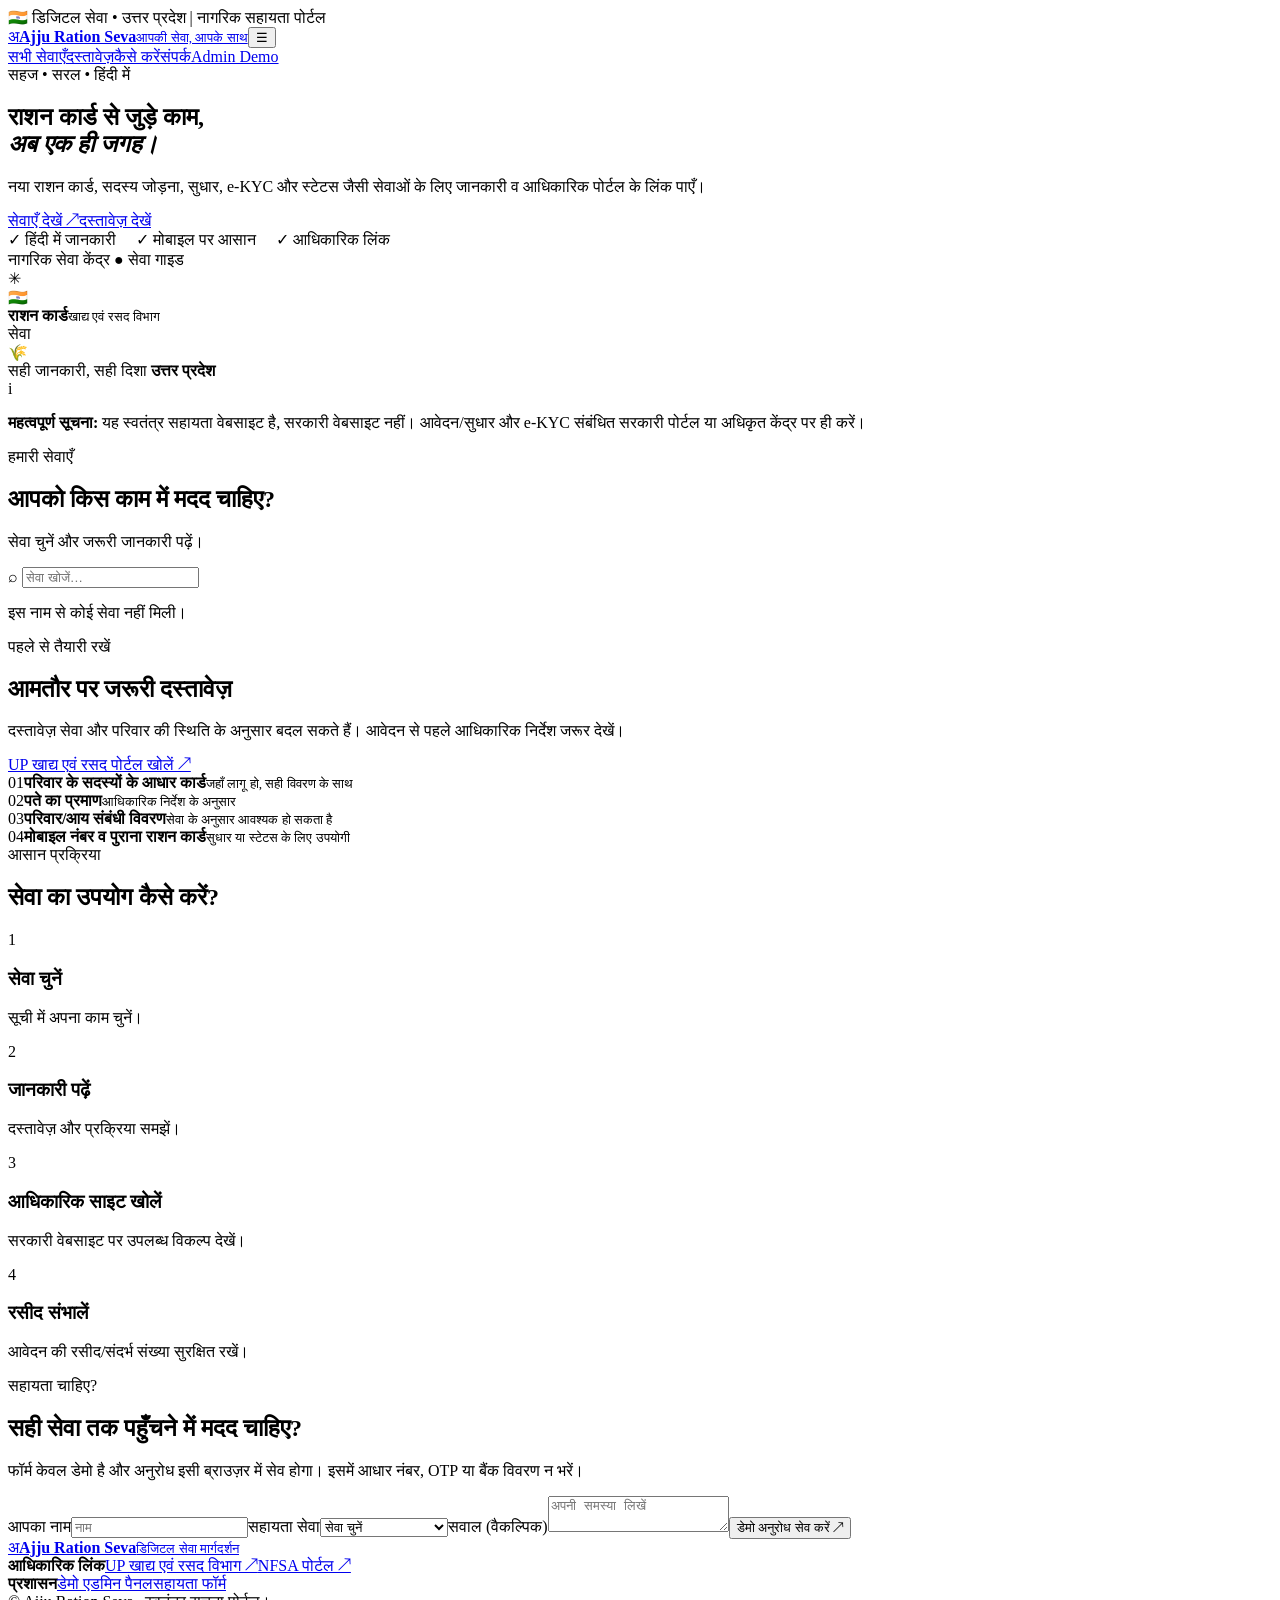
==== index.html @ e06428d2 "Add Ajju Ration Seva homepage" ====
<!doctype html>
<html lang="hi"><head><meta charset="utf-8"><meta name="viewport" content="width=device-width,initial-scale=1"><meta name="description" content="Ajju Ration Seva — उत्तर प्रदेश राशन कार्ड सेवाओं की जानकारी और आधिकारिक लिंक"><title>Ajju Ration Seva | राशन कार्ड सहायता</title><link rel="stylesheet" href="style.css"></head>
<body><div class="topbar">🇮🇳 डिजिटल सेवा • उत्तर प्रदेश | नागरिक सहायता पोर्टल</div>
<header class="header"><a class="brand" href="#"><span class="brand-icon">अ</span><span><b>Ajju Ration Seva</b><small>आपकी सेवा, आपके साथ</small></span></a><button class="menu-btn" id="menuBtn">☰</button><nav id="nav"><a href="#services">सभी सेवाएँ</a><a href="#documents">दस्तावेज़</a><a href="#steps">कैसे करें</a><a href="#contact">संपर्क</a><a href="admin.html">Admin Demo</a></nav></header>
<main><section class="hero"><div><span class="eyebrow">सहज • सरल • हिंदी में</span><h1>राशन कार्ड से जुड़े काम,<br><em>अब एक ही जगह।</em></h1><p>नया राशन कार्ड, सदस्य जोड़ना, सुधार, e-KYC और स्टेटस जैसी सेवाओं के लिए जानकारी व आधिकारिक पोर्टल के लिंक पाएँ।</p><div class="hero-actions"><a class="btn primary" href="#services">सेवाएँ देखें ↗</a><a class="btn ghost" href="#documents">दस्तावेज़ देखें</a></div><div class="trust-row">✓ हिंदी में जानकारी　 ✓ मोबाइल पर आसान　 ✓ आधिकारिक लिंक</div></div><div class="hero-card"><div class="card-top">नागरिक सेवा केंद्र <span class="live-dot">● सेवा गाइड</span></div><div class="ration-illustration"><div class="grain">✳</div><div class="ration-paper"><div class="paper-emblem">🇮🇳</div><b>राशन कार्ड</b><small>खाद्य एवं रसद विभाग</small><div class="paper-lines"><i></i><i></i><i></i></div><div class="paper-stamp">सेवा</div></div><div class="wheat">🌾</div></div><div class="hero-card-foot">सही जानकारी, सही दिशा <b>उत्तर प्रदेश</b></div></div></section>
<section class="notice"><span class="notice-icon">i</span><p><b>महत्वपूर्ण सूचना:</b> यह स्वतंत्र सहायता वेबसाइट है, सरकारी वेबसाइट नहीं। आवेदन/सुधार और e-KYC संबंधित सरकारी पोर्टल या अधिकृत केंद्र पर ही करें।</p></section>
<section class="section" id="services"><div class="section-head"><div><span class="eyebrow">हमारी सेवाएँ</span><h2>आपको किस काम में मदद चाहिए?</h2><p>सेवा चुनें और जरूरी जानकारी पढ़ें।</p></div><label class="search">⌕ <input id="serviceSearch" type="search" placeholder="सेवा खोजें…"></label></div><div class="service-grid" id="serviceGrid"></div><p class="empty hidden" id="empty">इस नाम से कोई सेवा नहीं मिली।</p></section>
<section class="split-section" id="documents"><div><span class="eyebrow">पहले से तैयारी रखें</span><h2>आमतौर पर जरूरी दस्तावेज़</h2><p>दस्तावेज़ सेवा और परिवार की स्थिति के अनुसार बदल सकते हैं। आवेदन से पहले आधिकारिक निर्देश जरूर देखें।</p><a class="text-link" href="https://fcs.up.gov.in/" target="_blank" rel="noopener">UP खाद्य एवं रसद पोर्टल खोलें ↗</a></div><div class="doc-list"><div><span>01</span><b>परिवार के सदस्यों के आधार कार्ड</b><small>जहाँ लागू हो, सही विवरण के साथ</small></div><div><span>02</span><b>पते का प्रमाण</b><small>आधिकारिक निर्देश के अनुसार</small></div><div><span>03</span><b>परिवार/आय संबंधी विवरण</b><small>सेवा के अनुसार आवश्यक हो सकता है</small></div><div><span>04</span><b>मोबाइल नंबर व पुराना राशन कार्ड</b><small>सुधार या स्टेटस के लिए उपयोगी</small></div></div></section>
<section class="steps-section" id="steps"><span class="eyebrow">आसान प्रक्रिया</span><h2>सेवा का उपयोग कैसे करें?</h2><div class="steps-grid"><div><span>1</span><h3>सेवा चुनें</h3><p>सूची में अपना काम चुनें।</p></div><div><span>2</span><h3>जानकारी पढ़ें</h3><p>दस्तावेज़ और प्रक्रिया समझें।</p></div><div><span>3</span><h3>आधिकारिक साइट खोलें</h3><p>सरकारी वेबसाइट पर उपलब्ध विकल्प देखें।</p></div><div><span>4</span><h3>रसीद संभालें</h3><p>आवेदन की रसीद/संदर्भ संख्या सुरक्षित रखें।</p></div></div></section>
<section class="help-banner" id="contact"><div><span class="eyebrow">सहायता चाहिए?</span><h2>सही सेवा तक पहुँचने में मदद चाहिए?</h2><p>फॉर्म केवल डेमो है और अनुरोध इसी ब्राउज़र में सेव होगा। इसमें आधार नंबर, OTP या बैंक विवरण न भरें।</p></div><form id="helpForm"><label>आपका नाम<input name="name" required maxlength="60" placeholder="नाम"></label><label>सहायता सेवा<select name="service" required><option value="">सेवा चुनें</option><option>नया राशन कार्ड</option><option>नाम जोड़ना/हटाना</option><option>राशन कार्ड सुधार</option><option>e-KYC / आधार लिंक</option><option>स्टेटस / डाउनलोड</option><option>अन्य</option></select></label><label>सवाल (वैकल्पिक)<textarea name="message" rows="2" maxlength="300" placeholder="अपनी समस्या लिखें"></textarea></label><button class="btn primary" type="submit">डेमो अनुरोध सेव करें ↗</button><small id="formMsg" role="status"></small></form></section></main>
<footer><div class="footer-main"><a class="brand" href="#"><span class="brand-icon">अ</span><span><b>Ajju Ration Seva</b><small>डिजिटल सेवा मार्गदर्शन</small></span></a><div><b>आधिकारिक लिंक</b><a href="https://fcs.up.gov.in/" target="_blank" rel="noopener">UP खाद्य एवं रसद विभाग ↗</a><a href="https://nfsa.gov.in/" target="_blank" rel="noopener">NFSA पोर्टल ↗</a></div><div><b>प्रशासन</b><a href="admin.html">डेमो एडमिन पैनल</a><a href="#contact">सहायता फॉर्म</a></div></div><div class="footer-bottom">© <span id="year"></span> Ajju Ration Seva · स्वतंत्र सूचना पोर्टल।</div></footer><script src="script.js"></script></body></html>
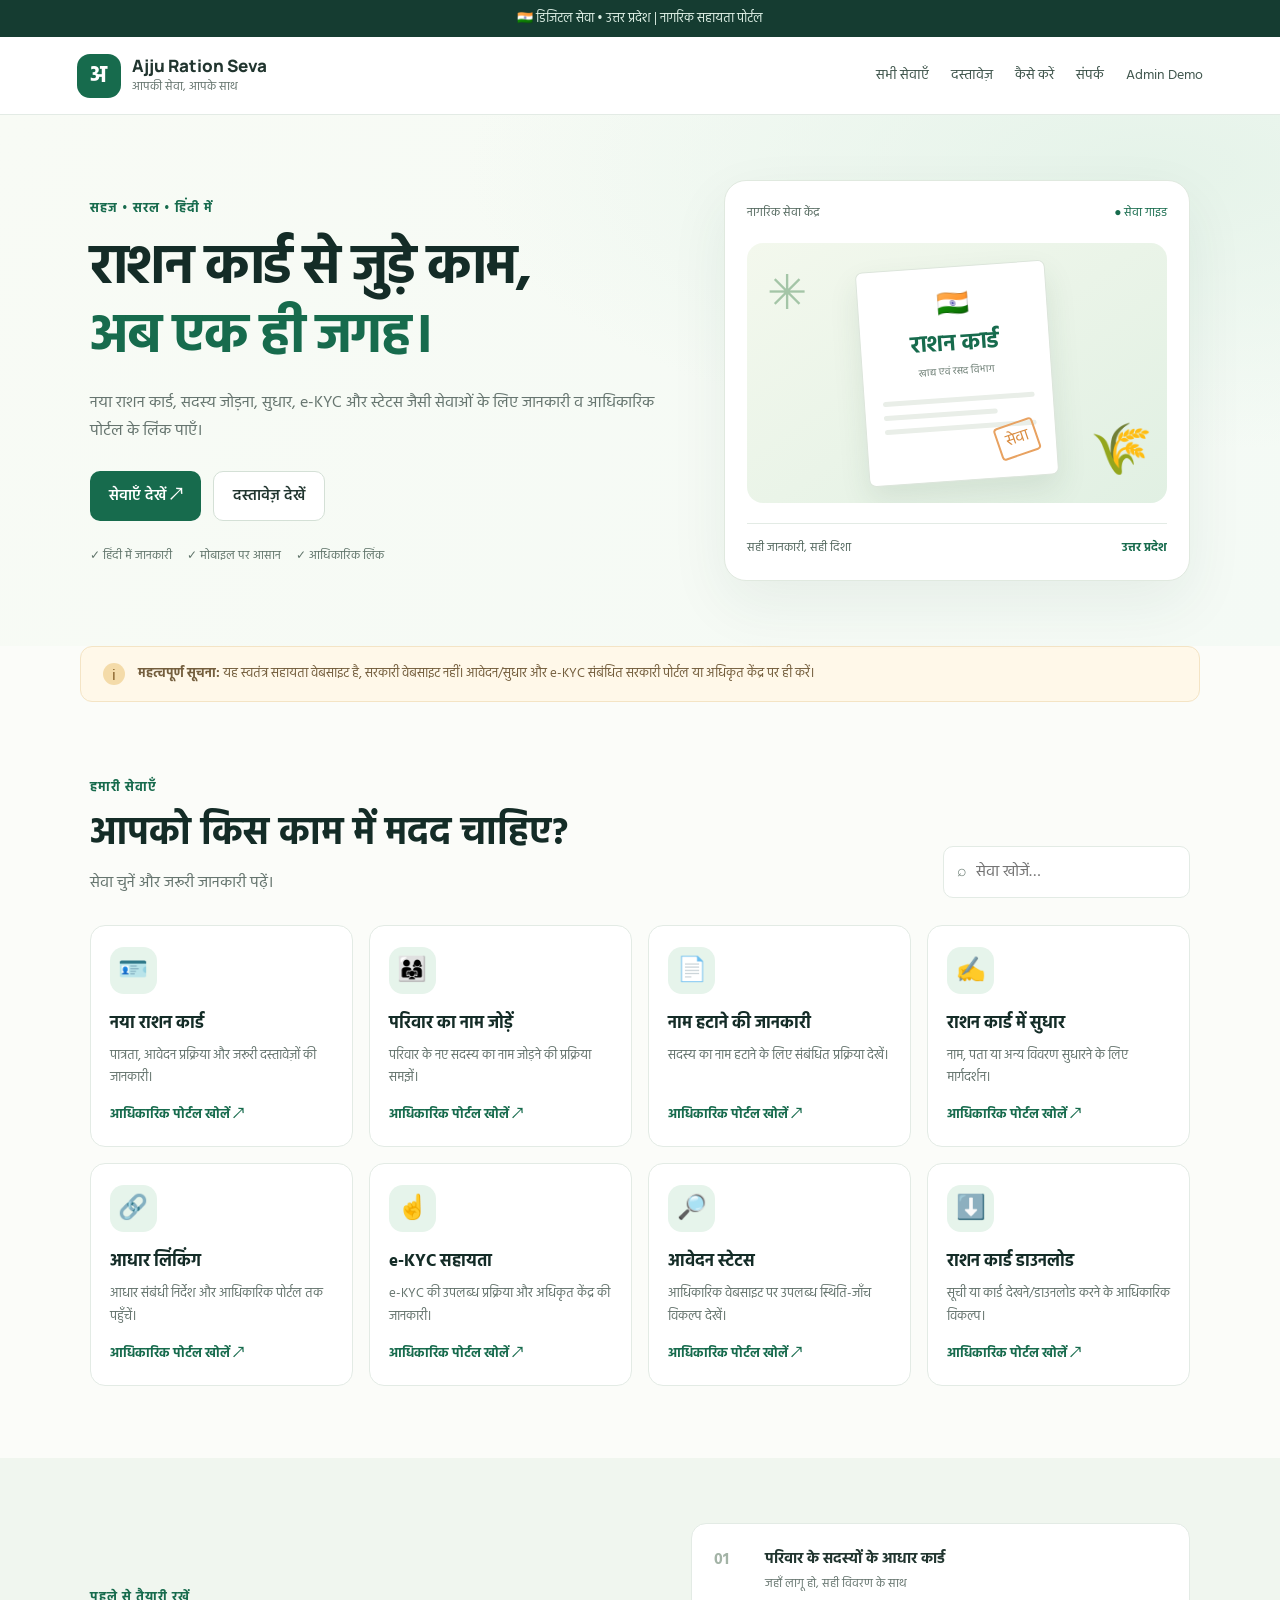
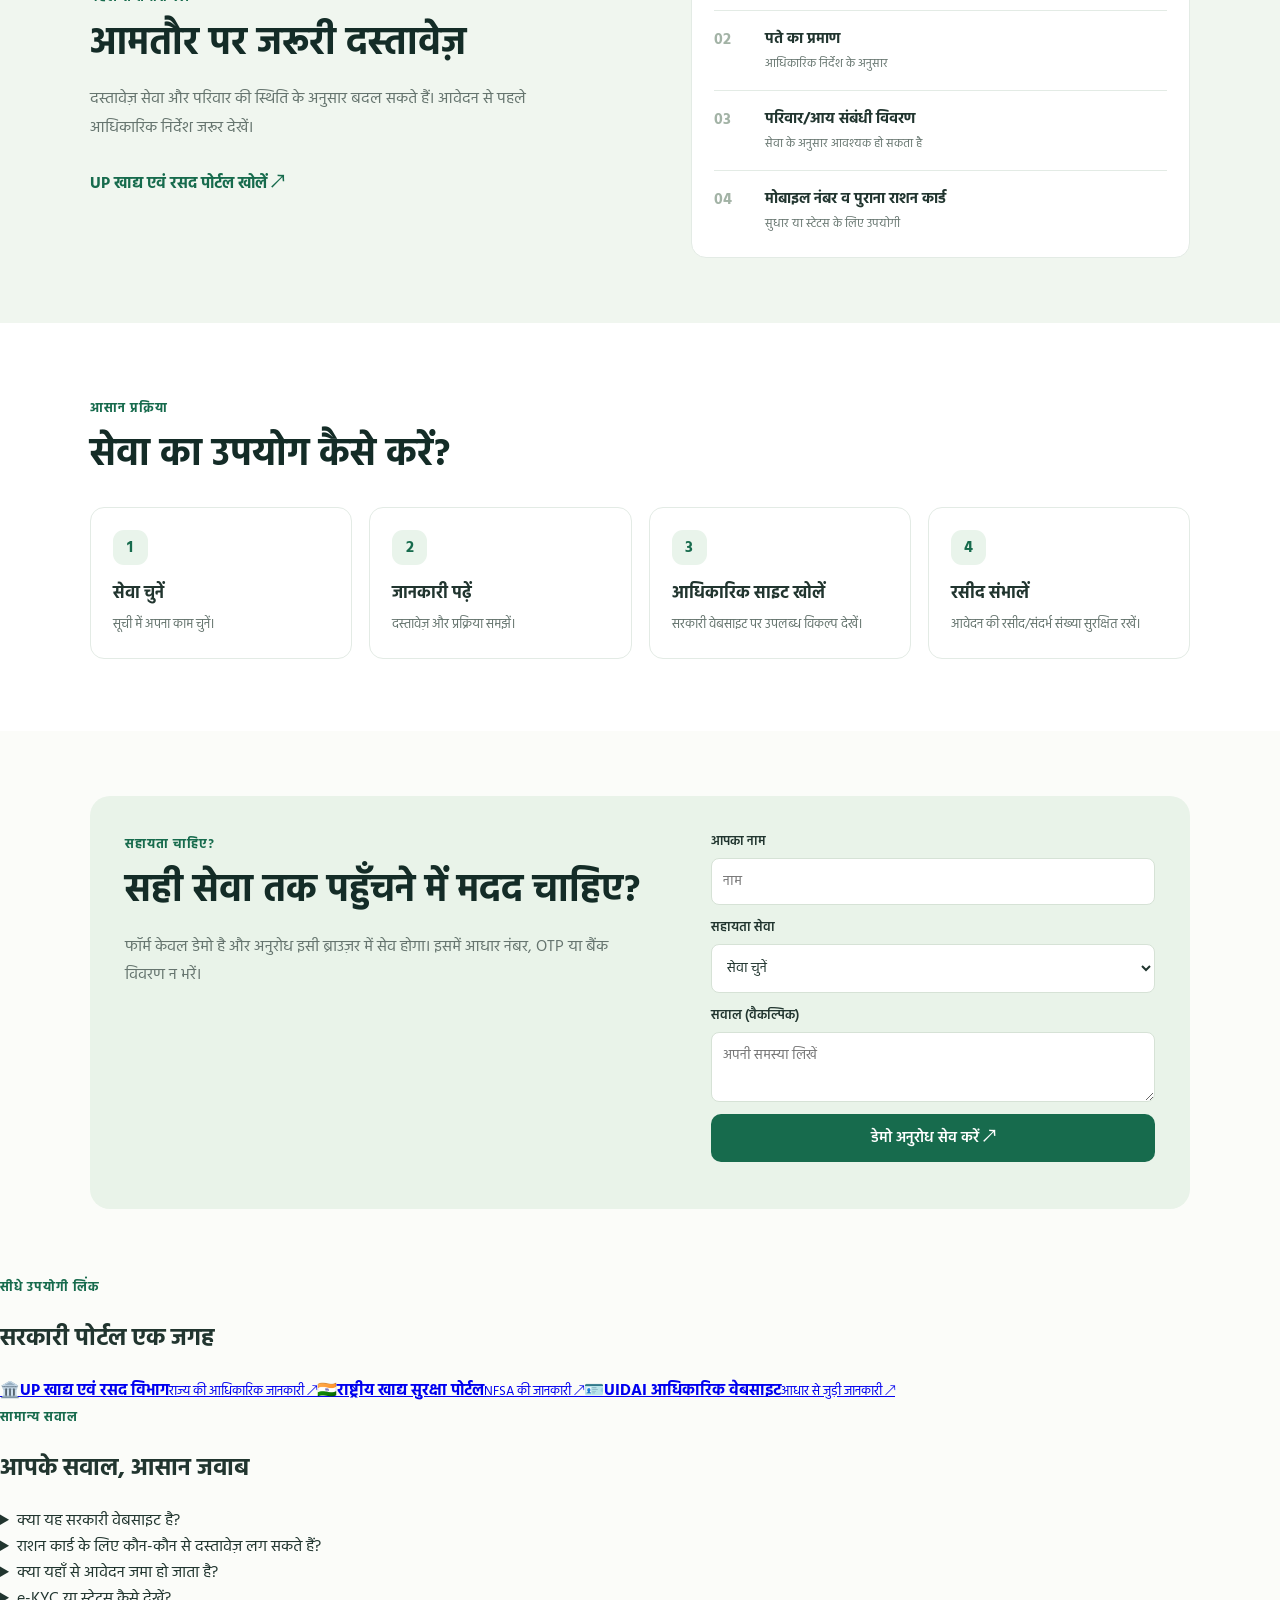
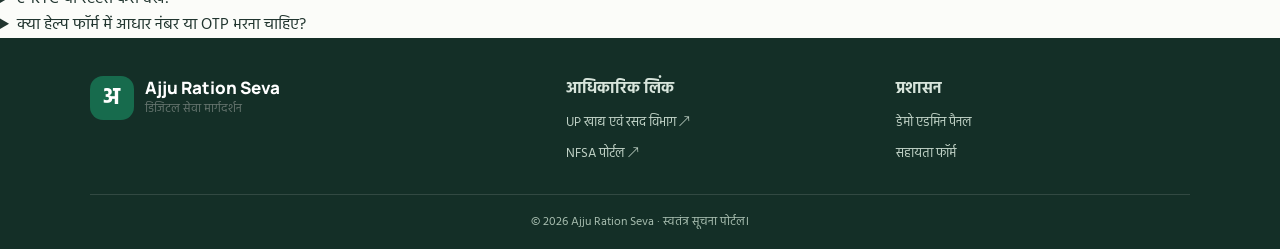
==== commit 83a0f55e: "Add official portal shortcuts and FAQ section" ====
--- a/index.html
+++ b/index.html
@@ -7,5 +7,6 @@
 <section class="section" id="services"><div class="section-head"><div><span class="eyebrow">हमारी सेवाएँ</span><h2>आपको किस काम में मदद चाहिए?</h2><p>सेवा चुनें और जरूरी जानकारी पढ़ें।</p></div><label class="search">⌕ <input id="serviceSearch" type="search" placeholder="सेवा खोजें…"></label></div><div class="service-grid" id="serviceGrid"></div><p class="empty hidden" id="empty">इस नाम से कोई सेवा नहीं मिली।</p></section>
 <section class="split-section" id="documents"><div><span class="eyebrow">पहले से तैयारी रखें</span><h2>आमतौर पर जरूरी दस्तावेज़</h2><p>दस्तावेज़ सेवा और परिवार की स्थिति के अनुसार बदल सकते हैं। आवेदन से पहले आधिकारिक निर्देश जरूर देखें।</p><a class="text-link" href="https://fcs.up.gov.in/" target="_blank" rel="noopener">UP खाद्य एवं रसद पोर्टल खोलें ↗</a></div><div class="doc-list"><div><span>01</span><b>परिवार के सदस्यों के आधार कार्ड</b><small>जहाँ लागू हो, सही विवरण के साथ</small></div><div><span>02</span><b>पते का प्रमाण</b><small>आधिकारिक निर्देश के अनुसार</small></div><div><span>03</span><b>परिवार/आय संबंधी विवरण</b><small>सेवा के अनुसार आवश्यक हो सकता है</small></div><div><span>04</span><b>मोबाइल नंबर व पुराना राशन कार्ड</b><small>सुधार या स्टेटस के लिए उपयोगी</small></div></div></section>
 <section class="steps-section" id="steps"><span class="eyebrow">आसान प्रक्रिया</span><h2>सेवा का उपयोग कैसे करें?</h2><div class="steps-grid"><div><span>1</span><h3>सेवा चुनें</h3><p>सूची में अपना काम चुनें।</p></div><div><span>2</span><h3>जानकारी पढ़ें</h3><p>दस्तावेज़ और प्रक्रिया समझें।</p></div><div><span>3</span><h3>आधिकारिक साइट खोलें</h3><p>सरकारी वेबसाइट पर उपलब्ध विकल्प देखें।</p></div><div><span>4</span><h3>रसीद संभालें</h3><p>आवेदन की रसीद/संदर्भ संख्या सुरक्षित रखें।</p></div></div></section>
-<section class="help-banner" id="contact"><div><span class="eyebrow">सहायता चाहिए?</span><h2>सही सेवा तक पहुँचने में मदद चाहिए?</h2><p>फॉर्म केवल डेमो है और अनुरोध इसी ब्राउज़र में सेव होगा। इसमें आधार नंबर, OTP या बैंक विवरण न भरें।</p></div><form id="helpForm"><label>आपका नाम<input name="name" required maxlength="60" placeholder="नाम"></label><label>सहायता सेवा<select name="service" required><option value="">सेवा चुनें</option><option>नया राशन कार्ड</option><option>नाम जोड़ना/हटाना</option><option>राशन कार्ड सुधार</option><option>e-KYC / आधार लिंक</option><option>स्टेटस / डाउनलोड</option><option>अन्य</option></select></label><label>सवाल (वैकल्पिक)<textarea name="message" rows="2" maxlength="300" placeholder="अपनी समस्या लिखें"></textarea></label><button class="btn primary" type="submit">डेमो अनुरोध सेव करें ↗</button><small id="formMsg" role="status"></small></form></section></main>
+<section class="help-banner" id="contact"><div><span class="eyebrow">सहायता चाहिए?</span><h2>सही सेवा तक पहुँचने में मदद चाहिए?</h2><p>फॉर्म केवल डेमो है और अनुरोध इसी ब्राउज़र में सेव होगा। इसमें आधार नंबर, OTP या बैंक विवरण न भरें।</p></div><form id="helpForm"><label>आपका नाम<input name="name" required maxlength="60" placeholder="नाम"></label><label>सहायता सेवा<select name="service" required><option value="">सेवा चुनें</option><option>नया राशन कार्ड</option><option>नाम जोड़ना/हटाना</option><option>राशन कार्ड सुधार</option><option>e-KYC / आधार लिंक</option><option>स्टेटस / डाउनलोड</option><option>अन्य</option></select></label><label>सवाल (वैकल्पिक)<textarea name="message" rows="2" maxlength="300" placeholder="अपनी समस्या लिखें"></textarea></label><button class="btn primary" type="submit">डेमो अनुरोध सेव करें ↗</button><small id="formMsg" role="status"></small></form></section><section class="quick-links"><span class="eyebrow">सीधे उपयोगी लिंक</span><h2>सरकारी पोर्टल एक जगह</h2><div class="quick-grid"><a href="https://fcs.up.gov.in/" target="_blank" rel="noopener"><span>🏛️</span><b>UP खाद्य एवं रसद विभाग</b><small>राज्य की आधिकारिक जानकारी ↗</small></a><a href="https://nfsa.gov.in/" target="_blank" rel="noopener"><span>🇮🇳</span><b>राष्ट्रीय खाद्य सुरक्षा पोर्टल</b><small>NFSA की जानकारी ↗</small></a><a href="https://www.uidai.gov.in/" target="_blank" rel="noopener"><span>🪪</span><b>UIDAI आधिकारिक वेबसाइट</b><small>आधार से जुड़ी जानकारी ↗</small></a></div></section>
+<section class="faq-section" id="faq"><span class="eyebrow">सामान्य सवाल</span><h2>आपके सवाल, आसान जवाब</h2><details><summary>क्या यह सरकारी वेबसाइट है?</summary><p>नहीं। यह स्वतंत्र सूचना और मार्गदर्शन वेबसाइट है। सरकारी आवेदन के लिए संबंधित आधिकारिक पोर्टल या अधिकृत केंद्र का उपयोग करें।</p></details><details><summary>राशन कार्ड के लिए कौन-कौन से दस्तावेज़ लग सकते हैं?</summary><p>दस्तावेज़ सेवा और पात्रता के अनुसार अलग हो सकते हैं। आधार, पते और परिवार से संबंधित दस्तावेज़ मांगे जा सकते हैं। अंतिम सूची आधिकारिक निर्देश से जाँचें।</p></details><details><summary>क्या यहाँ से आवेदन जमा हो जाता है?</summary><p>नहीं। यहाँ दी गई जानकारी आपको सही पोर्टल तक पहुँचने में मदद करती है। आवेदन संबंधित सरकारी व्यवस्था में ही जमा करें।</p></details><details><summary>e-KYC या स्टेटस कैसे देखें?</summary><p>UP खाद्य एवं रसद विभाग या NFSA की आधिकारिक वेबसाइट खोलें और वहाँ उपलब्ध नवीनतम निर्देशों का पालन करें। विकल्प बदल सकते हैं।</p></details><details><summary>क्या हेल्प फॉर्म में आधार नंबर या OTP भरना चाहिए?</summary><p>नहीं। इस वेबसाइट के डेमो फॉर्म में आधार नंबर, OTP, पासवर्ड या बैंक विवरण कभी न भरें।</p></details></section></main>
 <footer><div class="footer-main"><a class="brand" href="#"><span class="brand-icon">अ</span><span><b>Ajju Ration Seva</b><small>डिजिटल सेवा मार्गदर्शन</small></span></a><div><b>आधिकारिक लिंक</b><a href="https://fcs.up.gov.in/" target="_blank" rel="noopener">UP खाद्य एवं रसद विभाग ↗</a><a href="https://nfsa.gov.in/" target="_blank" rel="noopener">NFSA पोर्टल ↗</a></div><div><b>प्रशासन</b><a href="admin.html">डेमो एडमिन पैनल</a><a href="#contact">सहायता फॉर्म</a></div></div><div class="footer-bottom">© <span id="year"></span> Ajju Ration Seva · स्वतंत्र सूचना पोर्टल।</div></footer><script src="script.js"></script></body></html>
--- a/style.css
+++ b/style.css
@@ -0,0 +1 @@
+@import url('https://fonts.googleapis.com/css2?family=Hind:wght@400;500;600;700&family=Manrope:wght@400;600;700;800&display=swap');:root{--navy:#142c27;--green:#176b4d;--pale:#e6f4eb;--ink:#21352f;--muted:#66756f;--line:#e3ebe5;--paper:#fbfcf9}*{box-sizing:border-box}html{scroll-behavior:smooth}body{margin:0;background:var(--paper);color:var(--ink);font-family:Hind,sans-serif;font-size:16px}.topbar{background:#153c31;color:#dceee4;text-align:center;padding:8px;font-size:13px}.header{height:78px;display:flex;align-items:center;justify-content:space-between;padding:0 6vw;background:white;border-bottom:1px solid var(--line);position:sticky;top:0;z-index:5}.brand{display:flex;gap:11px;align-items:center;text-decoration:none;color:var(--ink)}.brand-icon{width:44px;height:44px;display:grid;place-items:center;border-radius:13px;background:var(--green);color:white;font-size:24px;font-weight:700}.brand b{font:800 17px Manrope,sans-serif;display:block}.brand small{display:block;color:var(--muted);font-size:12px}.header nav{display:flex;gap:22px}.header nav a{font-size:14px;text-decoration:none;color:#40564d}.header nav a:hover,.text-link{color:var(--green)}.menu-btn{display:none}.hero{padding:65px 7vw;display:grid;grid-template-columns:1.1fr .9fr;align-items:center;gap:5vw;background:radial-gradient(ellipse at 90% 10%,#e5f3e9,transparent 42%),linear-gradient(120deg,#f8fbf5,#f4faf5)}.eyebrow{color:var(--green);font-size:13px;font-weight:700;letter-spacing:1px}.hero h1{font-size:clamp(36px,4.3vw,58px);line-height:1.25;letter-spacing:-1.5px;color:var(--navy);margin:14px 0}.hero h1 em{font-style:normal;color:var(--green)}.hero p,.section-head p,.split-section p,.help-banner p{color:var(--muted);line-height:1.8;max-width:590px}.hero-actions{display:flex;gap:12px;flex-wrap:wrap;margin:25px 0}.btn{display:inline-flex;align-items:center;justify-content:center;border:0;border-radius:10px;padding:12px 19px;font:600 15px Hind,sans-serif;text-decoration:none;cursor:pointer}.primary{background:var(--green);color:white}.primary:hover{background:#10573d}.ghost{border:1px solid #d4e0d6;background:white;color:var(--ink)}.trust-row{font-size:12px;color:#60746a}.hero-card{background:white;border:1px solid #e0e9df;border-radius:22px;padding:22px;box-shadow:0 22px 60px #21473512;max-width:470px;width:100%;justify-self:center}.card-top,.hero-card-foot{display:flex;justify-content:space-between;font-size:12px;color:#52675d}.live-dot,.hero-card-foot b{color:var(--green)}.ration-illustration{height:260px;background:linear-gradient(145deg,#f3f8ed,#e1f0e3);border-radius:16px;margin:20px 0;display:flex;align-items:center;justify-content:center;position:relative;overflow:hidden}.ration-paper{width:190px;height:215px;background:white;border:1px solid #dce5db;box-shadow:0 14px 30px #294b301a;border-radius:7px;transform:rotate(-4deg);display:flex;align-items:center;flex-direction:column;padding:18px}.paper-emblem{font-size:26px}.ration-paper>b{font-size:23px;color:var(--green)}.ration-paper small{font-size:10px;color:#64766c}.paper-lines{width:100%;margin-top:18px;display:grid;gap:9px}.paper-lines i{height:5px;background:#e9eee8;border-radius:6px}.paper-lines i:nth-child(2){width:75%}.paper-stamp{position:absolute;bottom:20px;right:18px;border:2px solid #e8a261;color:#d98b3e;padding:2px 7px;transform:rotate(-15deg);border-radius:4px}.grain{position:absolute;top:15px;left:20px;font-size:48px;color:#a4c5a7}.wheat{position:absolute;right:15px;bottom:10px;font-size:50px}.hero-card-foot{border-top:1px solid var(--line);padding-top:14px}.notice{margin:0 auto;max-width:1120px;padding:16px 22px;display:flex;gap:13px;background:#fff8e9;border:1px solid #f4e4c5;border-radius:12px}.notice-icon{width:22px;height:22px;border-radius:50%;display:grid;place-items:center;background:#f4dba9;color:#7d571e;flex-shrink:0}.notice p{margin:0;color:#745e3d;font-size:13px;line-height:1.7}.section,.steps-section{padding:72px 7vw}.section-head{display:flex;justify-content:space-between;align-items:end;gap:22px;margin-bottom:27px}.section h2,.split-section h2,.steps-section h2,.help-banner h2{font-size:clamp(27px,3vw,38px);line-height:1.3;color:var(--navy);margin:10px 0}.section-head p{margin:0}.search{display:flex;align-items:center;gap:9px;background:white;border:1px solid var(--line);border-radius:10px;padding:0 13px;min-width:240px;color:#718279}.search input{border:0;outline:0;padding:12px 0;font:inherit;width:100%;background:transparent}.service-grid{display:grid;grid-template-columns:repeat(4,1fr);gap:16px}.service-card{background:white;border:1px solid var(--line);border-radius:15px;padding:21px 19px;display:flex;flex-direction:column;align-items:flex-start;min-height:215px;transition:.2s}.service-card:hover{transform:translateY(-4px);border-color:#b4d6bd;box-shadow:0 12px 25px #23462b0b}.service-icon{height:47px;width:47px;border-radius:14px;background:var(--pale);display:grid;place-items:center;font-size:24px;margin-bottom:16px}.service-card h3{margin:0 0 8px;font-size:17px;color:var(--navy)}.service-card p{font-size:13px;line-height:1.7;color:var(--muted);margin:0 0 15px}.service-card a{color:var(--green);text-decoration:none;font-size:13px;font-weight:700;margin-top:auto}.hidden{display:none!important}.split-section{padding:65px 7vw;display:grid;grid-template-columns:1fr 1fr;gap:8vw;background:#f0f6ef;align-items:center}.text-link{font-weight:700;text-decoration:none;display:inline-block;margin-top:12px}.doc-list{background:white;border:1px solid var(--line);border-radius:15px;padding:7px 22px}.doc-list>div{display:grid;grid-template-columns:38px 1fr;column-gap:13px;padding:16px 0;border-bottom:1px solid var(--line)}.doc-list>div:last-child{border:0}.doc-list span{grid-row:span 2;color:#a3b3a6;font-weight:700}.doc-list b{font-size:15px}.doc-list small{color:var(--muted);font-size:12px;margin-top:3px}.steps-section{background:white}.steps-grid{display:grid;grid-template-columns:repeat(4,1fr);gap:17px;margin-top:27px}.steps-grid>div{padding:22px;border:1px solid var(--line);border-radius:14px}.steps-grid span{width:35px;height:35px;border-radius:11px;background:#e9f4eb;color:var(--green);display:grid;place-items:center;font-weight:700}.steps-grid h3{font-size:17px;margin:15px 0 7px}.steps-grid p{color:var(--muted);font-size:13px;line-height:1.7;margin:0}.help-banner{margin:65px 7vw;padding:35px;display:grid;grid-template-columns:1fr .85fr;gap:5vw;background:#e9f3e9;border-radius:20px}.help-banner form{display:grid;gap:12px}.help-banner label{font-size:13px;font-weight:600;display:grid;gap:6px}.help-banner input,.help-banner select,.help-banner textarea,.admin-panel input{width:100%;border:1px solid #d6e2d6;border-radius:8px;background:white;padding:11px;font:14px Hind,sans-serif;color:var(--ink)}.help-banner small{font-size:12px;color:var(--green)}footer{background:#142f27;color:#d7e4db;padding:38px 7vw 0}.footer-main{display:grid;grid-template-columns:1.5fr 1fr 1fr;gap:35px;padding-bottom:30px}.footer-main .brand{color:white;align-self:start}.footer-main>div{display:grid;gap:10px;align-content:start}.footer-main>div>a{color:#c0d2c6;text-decoration:none;font-size:13px}.footer-bottom{border-top:1px solid #ffffff20;text-align:center;padding:17px 0;color:#a9bfb1;font-size:12px}.admin-wrap{max-width:980px;margin:35px auto;padding:22px}.admin-panel{background:white;border:1px solid var(--line);padding:22px;border-radius:15px;margin:18px 0}.request-item{padding:12px;border-bottom:1px solid var(--line)}@media(max-width:950px){.service-grid{grid-template-columns:repeat(2,1fr)}.header nav{gap:12px}.steps-grid{grid-template-columns:repeat(2,1fr)}}@media(max-width:650px){.header{height:68px;padding:0 16px}.brand b{font-size:15px}.brand-icon{width:39px;height:39px}.menu-btn{display:block;background:none;border:0;font-size:24px}.header nav{display:none;position:absolute;top:67px;left:0;right:0;background:white;padding:16px 22px 20px;border-bottom:1px solid var(--line);flex-direction:column;gap:14px}.header nav.open{display:flex}.hero{grid-template-columns:1fr;padding:40px 21px}.hero h1{font-size:38px}.notice{margin:0 12px}.section,.steps-section{padding:50px 19px}.section-head{align-items:stretch;flex-direction:column}.search{min-width:0}.service-grid{grid-template-columns:1fr 1fr;gap:10px}.service-card{padding:16px 13px;min-height:220px}.service-card h3{font-size:15px}.split-section{grid-template-columns:1fr;padding:48px 21px;gap:24px}.steps-grid{grid-template-columns:1fr 1fr;gap:10px}.steps-grid>div{padding:15px}.help-banner{margin:42px 12px;padding:22px 17px;grid-template-columns:1fr;gap:18px}.footer-main{grid-template-columns:1fr 1fr}.footer-main>.brand{grid-column:span 2}.trust-row{line-height:2}.ration-illustration{height:235px}}@media(max-width:350px){.service-grid,.steps-grid{grid-template-columns:1fr}.hero h1{font-size:32px}}
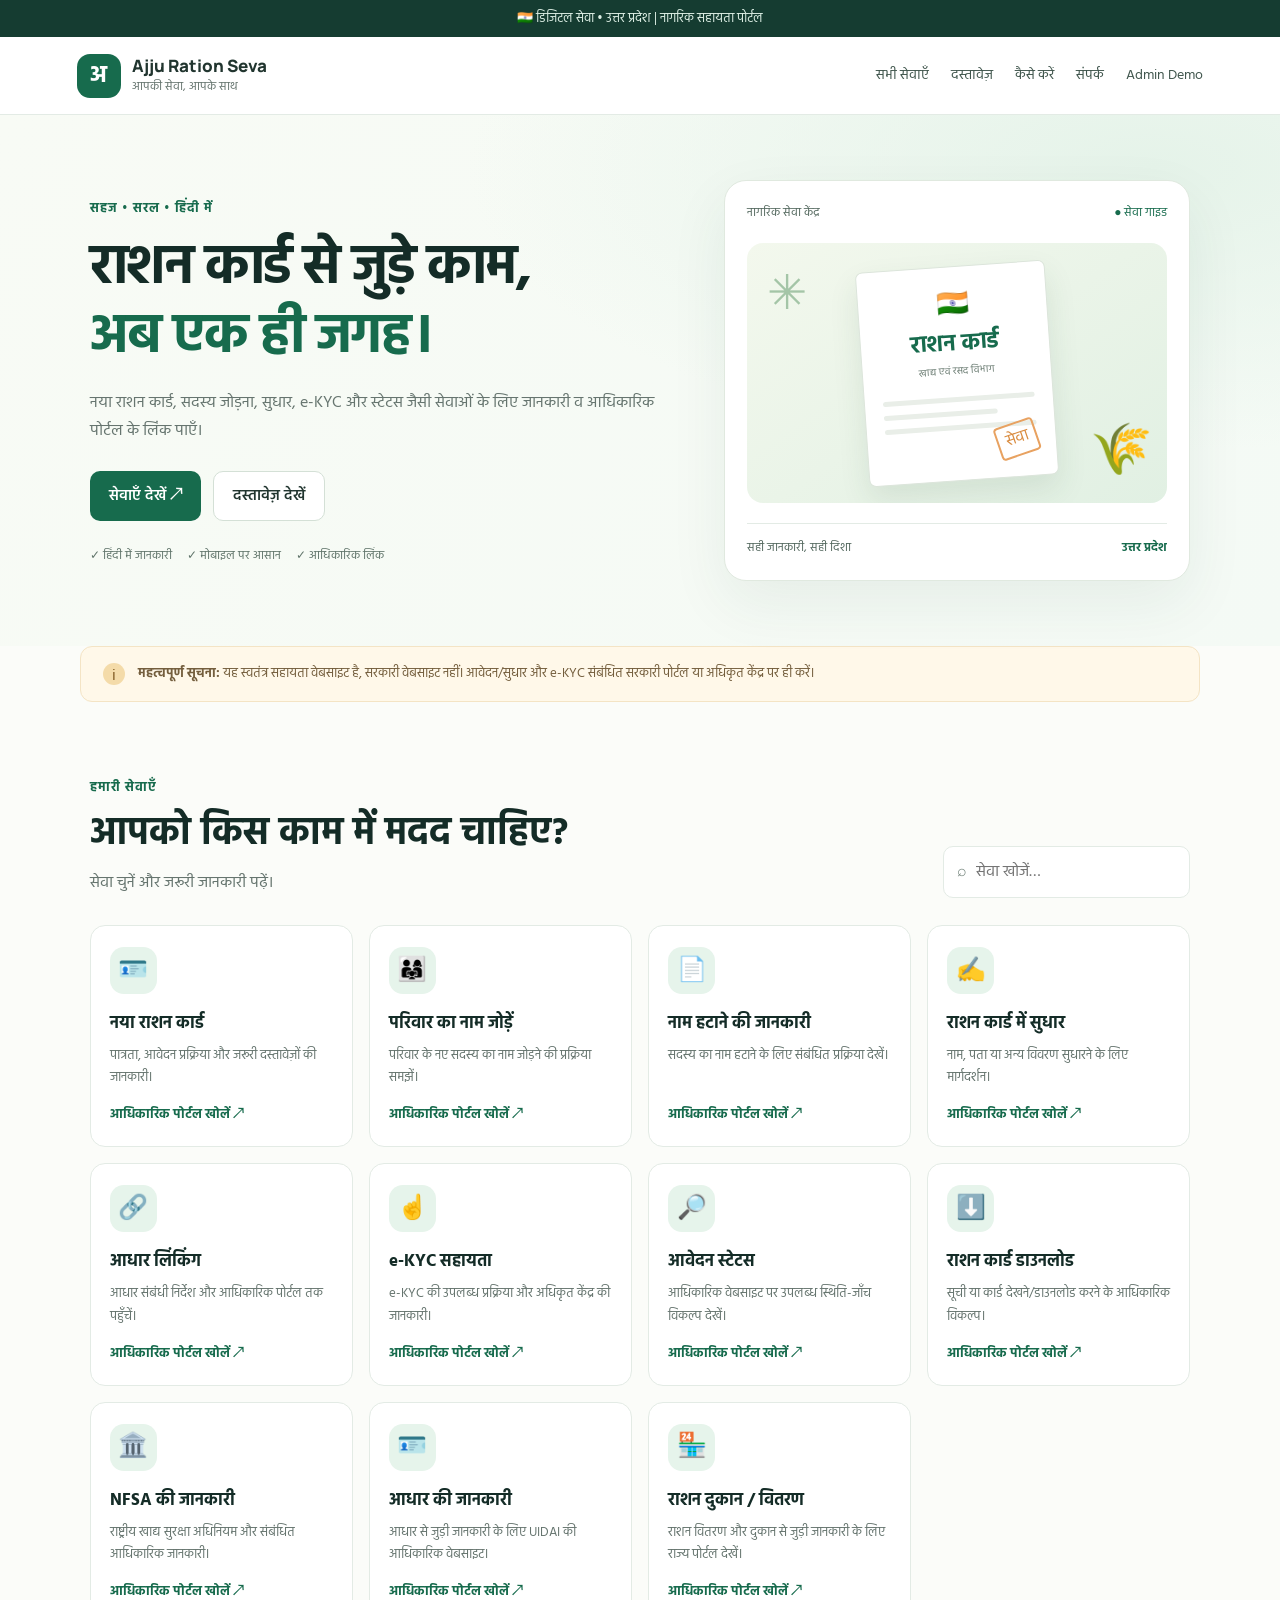
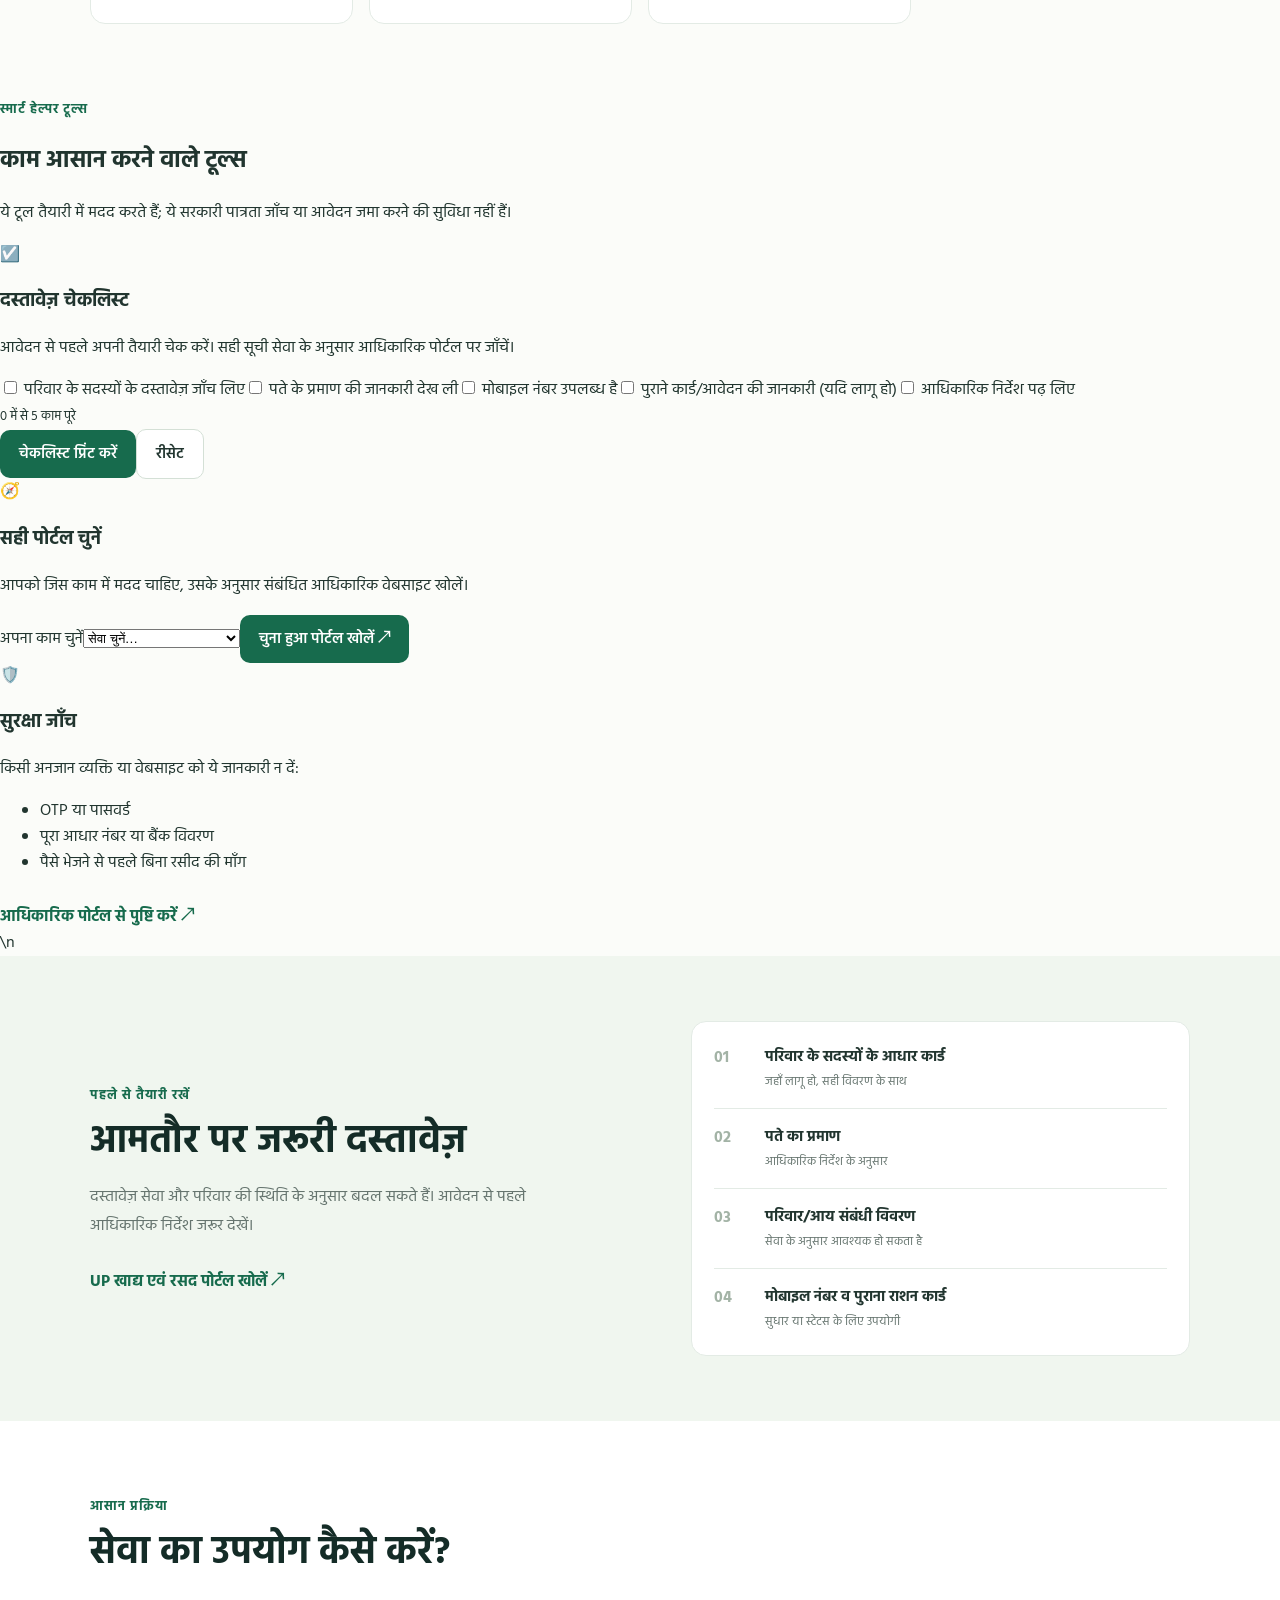
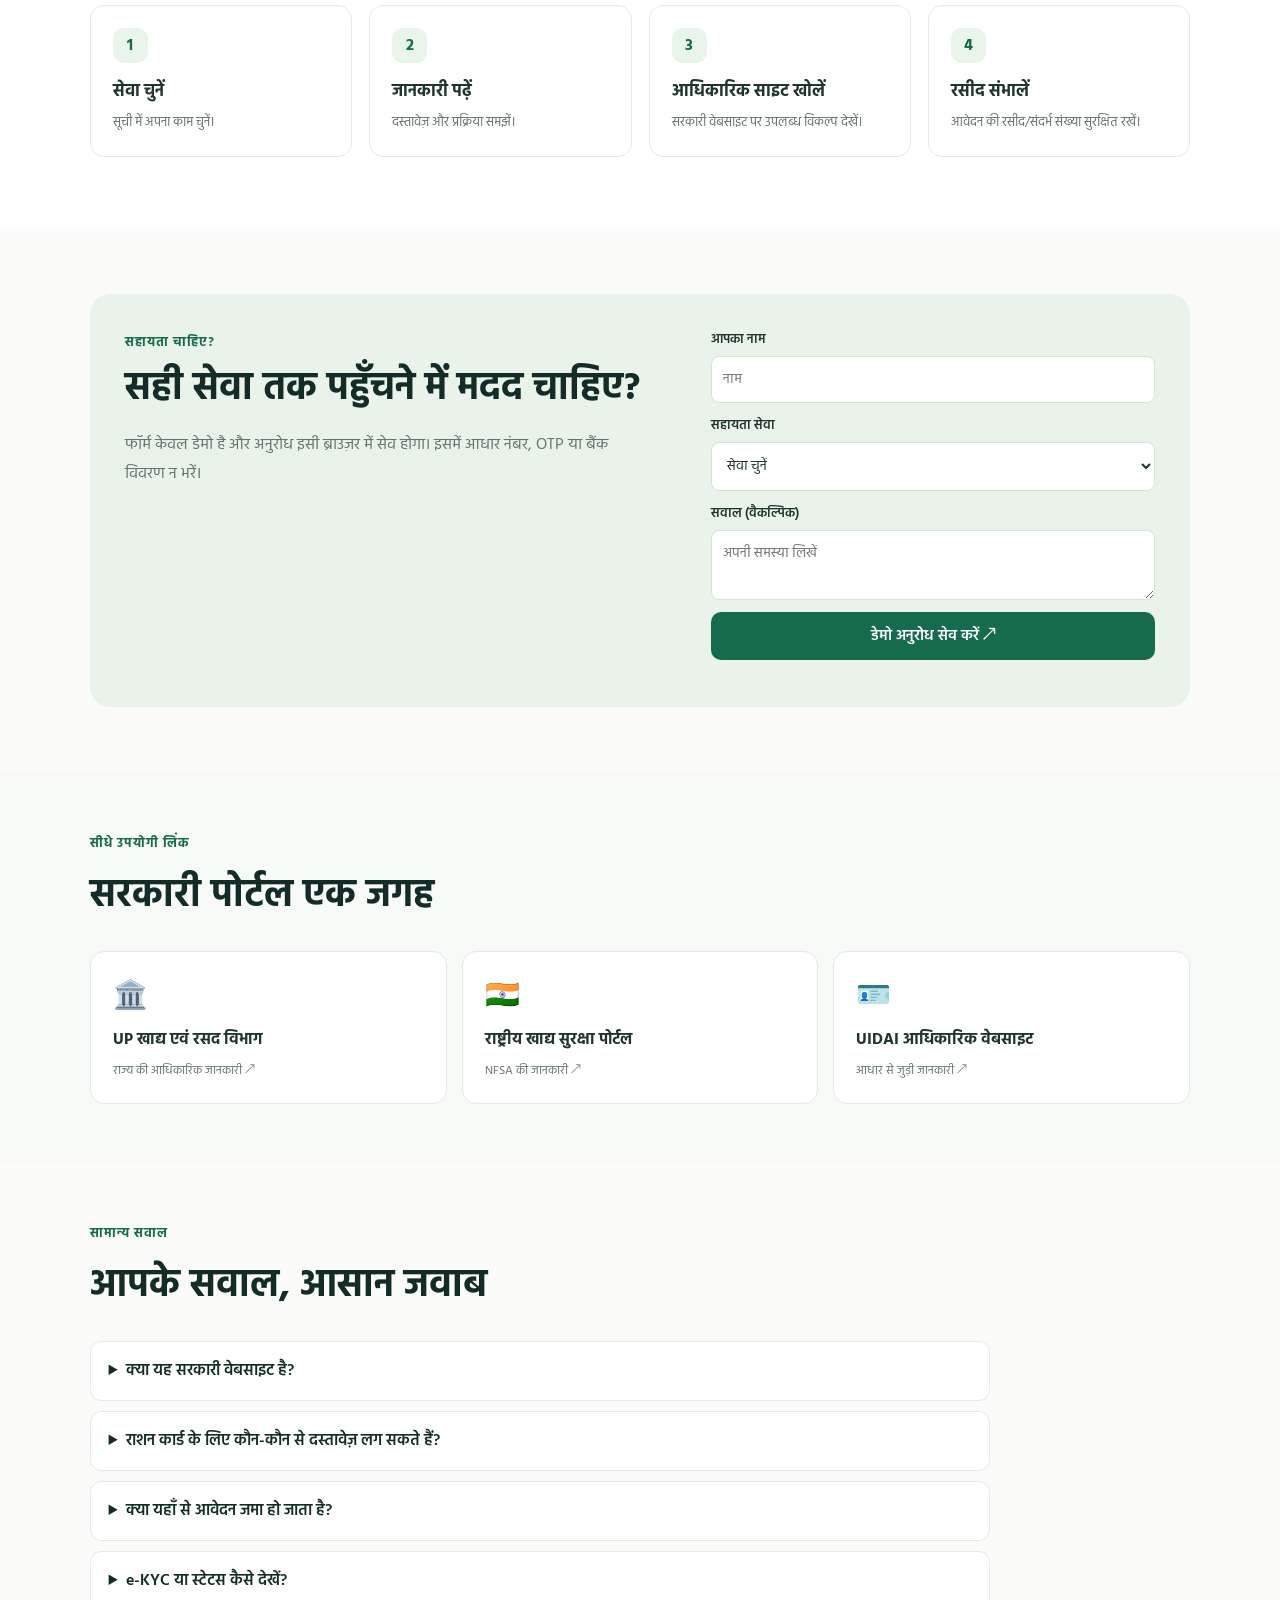
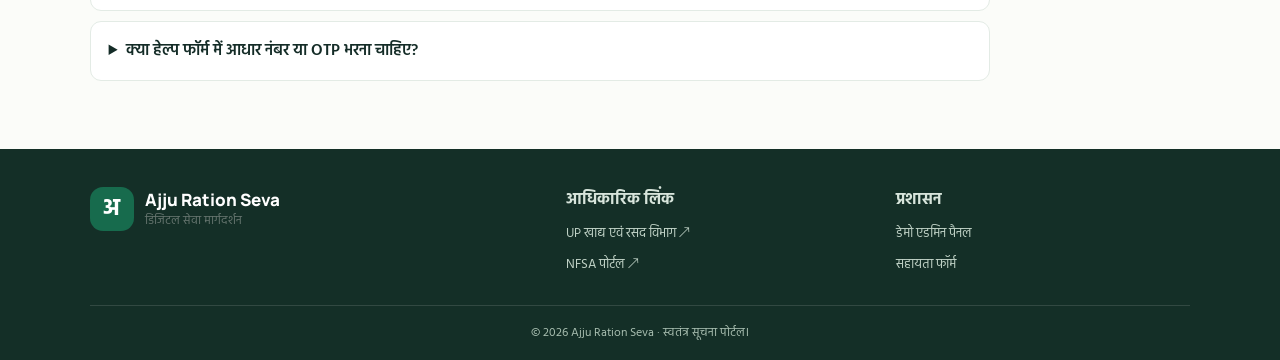
==== commit 1be1d099: "Add interactive ration service helper tools" ====
--- a/index.html
+++ b/index.html
@@ -5,7 +5,7 @@
 <main><section class="hero"><div><span class="eyebrow">सहज • सरल • हिंदी में</span><h1>राशन कार्ड से जुड़े काम,<br><em>अब एक ही जगह।</em></h1><p>नया राशन कार्ड, सदस्य जोड़ना, सुधार, e-KYC और स्टेटस जैसी सेवाओं के लिए जानकारी व आधिकारिक पोर्टल के लिंक पाएँ।</p><div class="hero-actions"><a class="btn primary" href="#services">सेवाएँ देखें ↗</a><a class="btn ghost" href="#documents">दस्तावेज़ देखें</a></div><div class="trust-row">✓ हिंदी में जानकारी　 ✓ मोबाइल पर आसान　 ✓ आधिकारिक लिंक</div></div><div class="hero-card"><div class="card-top">नागरिक सेवा केंद्र <span class="live-dot">● सेवा गाइड</span></div><div class="ration-illustration"><div class="grain">✳</div><div class="ration-paper"><div class="paper-emblem">🇮🇳</div><b>राशन कार्ड</b><small>खाद्य एवं रसद विभाग</small><div class="paper-lines"><i></i><i></i><i></i></div><div class="paper-stamp">सेवा</div></div><div class="wheat">🌾</div></div><div class="hero-card-foot">सही जानकारी, सही दिशा <b>उत्तर प्रदेश</b></div></div></section>
 <section class="notice"><span class="notice-icon">i</span><p><b>महत्वपूर्ण सूचना:</b> यह स्वतंत्र सहायता वेबसाइट है, सरकारी वेबसाइट नहीं। आवेदन/सुधार और e-KYC संबंधित सरकारी पोर्टल या अधिकृत केंद्र पर ही करें।</p></section>
 <section class="section" id="services"><div class="section-head"><div><span class="eyebrow">हमारी सेवाएँ</span><h2>आपको किस काम में मदद चाहिए?</h2><p>सेवा चुनें और जरूरी जानकारी पढ़ें।</p></div><label class="search">⌕ <input id="serviceSearch" type="search" placeholder="सेवा खोजें…"></label></div><div class="service-grid" id="serviceGrid"></div><p class="empty hidden" id="empty">इस नाम से कोई सेवा नहीं मिली।</p></section>
-<section class="split-section" id="documents"><div><span class="eyebrow">पहले से तैयारी रखें</span><h2>आमतौर पर जरूरी दस्तावेज़</h2><p>दस्तावेज़ सेवा और परिवार की स्थिति के अनुसार बदल सकते हैं। आवेदन से पहले आधिकारिक निर्देश जरूर देखें।</p><a class="text-link" href="https://fcs.up.gov.in/" target="_blank" rel="noopener">UP खाद्य एवं रसद पोर्टल खोलें ↗</a></div><div class="doc-list"><div><span>01</span><b>परिवार के सदस्यों के आधार कार्ड</b><small>जहाँ लागू हो, सही विवरण के साथ</small></div><div><span>02</span><b>पते का प्रमाण</b><small>आधिकारिक निर्देश के अनुसार</small></div><div><span>03</span><b>परिवार/आय संबंधी विवरण</b><small>सेवा के अनुसार आवश्यक हो सकता है</small></div><div><span>04</span><b>मोबाइल नंबर व पुराना राशन कार्ड</b><small>सुधार या स्टेटस के लिए उपयोगी</small></div></div></section>
+<section class="tools-section" id="tools"><span class="eyebrow">स्मार्ट हेल्पर टूल्स</span><h2>काम आसान करने वाले टूल्स</h2><p class="tools-intro">ये टूल तैयारी में मदद करते हैं; ये सरकारी पात्रता जाँच या आवेदन जमा करने की सुविधा नहीं हैं।</p><div class="tools-grid"><article class="tool-card"><div class="tool-icon">☑️</div><h3>दस्तावेज़ चेकलिस्ट</h3><p>आवेदन से पहले अपनी तैयारी चेक करें। सही सूची सेवा के अनुसार आधिकारिक पोर्टल पर जाँचें।</p><div class="checklist" id="docChecklist"><label><input type="checkbox"> परिवार के सदस्यों के दस्तावेज़ जाँच लिए</label><label><input type="checkbox"> पते के प्रमाण की जानकारी देख ली</label><label><input type="checkbox"> मोबाइल नंबर उपलब्ध है</label><label><input type="checkbox"> पुराने कार्ड/आवेदन की जानकारी (यदि लागू हो)</label><label><input type="checkbox"> आधिकारिक निर्देश पढ़ लिए</label></div><div class="progress-track"><span id="checkProgress"></span></div><small id="checkCount" aria-live="polite">0 में से 5 काम पूरे</small><div class="tool-actions"><button type="button" class="btn primary" id="printChecklist">चेकलिस्ट प्रिंट करें</button><button type="button" class="btn ghost" id="resetChecklist">रीसेट</button></div></article><article class="tool-card"><div class="tool-icon">🧭</div><h3>सही पोर्टल चुनें</h3><p>आपको जिस काम में मदद चाहिए, उसके अनुसार संबंधित आधिकारिक वेबसाइट खोलें।</p><label class="tool-label" for="portalChoice">अपना काम चुनें</label><select id="portalChoice"><option value="">सेवा चुनें…</option><option value="https://fcs.up.gov.in/">नया कार्ड / संशोधन / सूची</option><option value="https://nfsa.gov.in/">राष्ट्रीय खाद्य सुरक्षा जानकारी</option><option value="https://www.uidai.gov.in/">आधार से जुड़ी जानकारी</option></select><button type="button" class="btn primary" id="openPortal">चुना हुआ पोर्टल खोलें ↗</button><small id="portalMsg" aria-live="polite"></small></article><article class="tool-card safety-tool"><div class="tool-icon">🛡️</div><h3>सुरक्षा जाँच</h3><p>किसी अनजान व्यक्ति या वेबसाइट को ये जानकारी न दें:</p><ul><li>OTP या पासवर्ड</li><li>पूरा आधार नंबर या बैंक विवरण</li><li>पैसे भेजने से पहले बिना रसीद की माँग</li></ul><a class="text-link" href="https://fcs.up.gov.in/" target="_blank" rel="noopener">आधिकारिक पोर्टल से पुष्टि करें ↗</a></article></div></section>\n<section class="split-section" id="documents"><div><span class="eyebrow">पहले से तैयारी रखें</span><h2>आमतौर पर जरूरी दस्तावेज़</h2><p>दस्तावेज़ सेवा और परिवार की स्थिति के अनुसार बदल सकते हैं। आवेदन से पहले आधिकारिक निर्देश जरूर देखें।</p><a class="text-link" href="https://fcs.up.gov.in/" target="_blank" rel="noopener">UP खाद्य एवं रसद पोर्टल खोलें ↗</a></div><div class="doc-list"><div><span>01</span><b>परिवार के सदस्यों के आधार कार्ड</b><small>जहाँ लागू हो, सही विवरण के साथ</small></div><div><span>02</span><b>पते का प्रमाण</b><small>आधिकारिक निर्देश के अनुसार</small></div><div><span>03</span><b>परिवार/आय संबंधी विवरण</b><small>सेवा के अनुसार आवश्यक हो सकता है</small></div><div><span>04</span><b>मोबाइल नंबर व पुराना राशन कार्ड</b><small>सुधार या स्टेटस के लिए उपयोगी</small></div></div></section>
 <section class="steps-section" id="steps"><span class="eyebrow">आसान प्रक्रिया</span><h2>सेवा का उपयोग कैसे करें?</h2><div class="steps-grid"><div><span>1</span><h3>सेवा चुनें</h3><p>सूची में अपना काम चुनें।</p></div><div><span>2</span><h3>जानकारी पढ़ें</h3><p>दस्तावेज़ और प्रक्रिया समझें।</p></div><div><span>3</span><h3>आधिकारिक साइट खोलें</h3><p>सरकारी वेबसाइट पर उपलब्ध विकल्प देखें।</p></div><div><span>4</span><h3>रसीद संभालें</h3><p>आवेदन की रसीद/संदर्भ संख्या सुरक्षित रखें।</p></div></div></section>
 <section class="help-banner" id="contact"><div><span class="eyebrow">सहायता चाहिए?</span><h2>सही सेवा तक पहुँचने में मदद चाहिए?</h2><p>फॉर्म केवल डेमो है और अनुरोध इसी ब्राउज़र में सेव होगा। इसमें आधार नंबर, OTP या बैंक विवरण न भरें।</p></div><form id="helpForm"><label>आपका नाम<input name="name" required maxlength="60" placeholder="नाम"></label><label>सहायता सेवा<select name="service" required><option value="">सेवा चुनें</option><option>नया राशन कार्ड</option><option>नाम जोड़ना/हटाना</option><option>राशन कार्ड सुधार</option><option>e-KYC / आधार लिंक</option><option>स्टेटस / डाउनलोड</option><option>अन्य</option></select></label><label>सवाल (वैकल्पिक)<textarea name="message" rows="2" maxlength="300" placeholder="अपनी समस्या लिखें"></textarea></label><button class="btn primary" type="submit">डेमो अनुरोध सेव करें ↗</button><small id="formMsg" role="status"></small></form></section><section class="quick-links"><span class="eyebrow">सीधे उपयोगी लिंक</span><h2>सरकारी पोर्टल एक जगह</h2><div class="quick-grid"><a href="https://fcs.up.gov.in/" target="_blank" rel="noopener"><span>🏛️</span><b>UP खाद्य एवं रसद विभाग</b><small>राज्य की आधिकारिक जानकारी ↗</small></a><a href="https://nfsa.gov.in/" target="_blank" rel="noopener"><span>🇮🇳</span><b>राष्ट्रीय खाद्य सुरक्षा पोर्टल</b><small>NFSA की जानकारी ↗</small></a><a href="https://www.uidai.gov.in/" target="_blank" rel="noopener"><span>🪪</span><b>UIDAI आधिकारिक वेबसाइट</b><small>आधार से जुड़ी जानकारी ↗</small></a></div></section>
 <section class="faq-section" id="faq"><span class="eyebrow">सामान्य सवाल</span><h2>आपके सवाल, आसान जवाब</h2><details><summary>क्या यह सरकारी वेबसाइट है?</summary><p>नहीं। यह स्वतंत्र सूचना और मार्गदर्शन वेबसाइट है। सरकारी आवेदन के लिए संबंधित आधिकारिक पोर्टल या अधिकृत केंद्र का उपयोग करें।</p></details><details><summary>राशन कार्ड के लिए कौन-कौन से दस्तावेज़ लग सकते हैं?</summary><p>दस्तावेज़ सेवा और पात्रता के अनुसार अलग हो सकते हैं। आधार, पते और परिवार से संबंधित दस्तावेज़ मांगे जा सकते हैं। अंतिम सूची आधिकारिक निर्देश से जाँचें।</p></details><details><summary>क्या यहाँ से आवेदन जमा हो जाता है?</summary><p>नहीं। यहाँ दी गई जानकारी आपको सही पोर्टल तक पहुँचने में मदद करती है। आवेदन संबंधित सरकारी व्यवस्था में ही जमा करें।</p></details><details><summary>e-KYC या स्टेटस कैसे देखें?</summary><p>UP खाद्य एवं रसद विभाग या NFSA की आधिकारिक वेबसाइट खोलें और वहाँ उपलब्ध नवीनतम निर्देशों का पालन करें। विकल्प बदल सकते हैं।</p></details><details><summary>क्या हेल्प फॉर्म में आधार नंबर या OTP भरना चाहिए?</summary><p>नहीं। इस वेबसाइट के डेमो फॉर्म में आधार नंबर, OTP, पासवर्ड या बैंक विवरण कभी न भरें।</p></details></section></main>
--- a/style.css
+++ b/style.css
@@ -1 +1,2 @@
-@import url('https://fonts.googleapis.com/css2?family=Hind:wght@400;500;600;700&family=Manrope:wght@400;600;700;800&display=swap');:root{--navy:#142c27;--green:#176b4d;--pale:#e6f4eb;--ink:#21352f;--muted:#66756f;--line:#e3ebe5;--paper:#fbfcf9}*{box-sizing:border-box}html{scroll-behavior:smooth}body{margin:0;background:var(--paper);color:var(--ink);font-family:Hind,sans-serif;font-size:16px}.topbar{background:#153c31;color:#dceee4;text-align:center;padding:8px;font-size:13px}.header{height:78px;display:flex;align-items:center;justify-content:space-between;padding:0 6vw;background:white;border-bottom:1px solid var(--line);position:sticky;top:0;z-index:5}.brand{display:flex;gap:11px;align-items:center;text-decoration:none;color:var(--ink)}.brand-icon{width:44px;height:44px;display:grid;place-items:center;border-radius:13px;background:var(--green);color:white;font-size:24px;font-weight:700}.brand b{font:800 17px Manrope,sans-serif;display:block}.brand small{display:block;color:var(--muted);font-size:12px}.header nav{display:flex;gap:22px}.header nav a{font-size:14px;text-decoration:none;color:#40564d}.header nav a:hover,.text-link{color:var(--green)}.menu-btn{display:none}.hero{padding:65px 7vw;display:grid;grid-template-columns:1.1fr .9fr;align-items:center;gap:5vw;background:radial-gradient(ellipse at 90% 10%,#e5f3e9,transparent 42%),linear-gradient(120deg,#f8fbf5,#f4faf5)}.eyebrow{color:var(--green);font-size:13px;font-weight:700;letter-spacing:1px}.hero h1{font-size:clamp(36px,4.3vw,58px);line-height:1.25;letter-spacing:-1.5px;color:var(--navy);margin:14px 0}.hero h1 em{font-style:normal;color:var(--green)}.hero p,.section-head p,.split-section p,.help-banner p{color:var(--muted);line-height:1.8;max-width:590px}.hero-actions{display:flex;gap:12px;flex-wrap:wrap;margin:25px 0}.btn{display:inline-flex;align-items:center;justify-content:center;border:0;border-radius:10px;padding:12px 19px;font:600 15px Hind,sans-serif;text-decoration:none;cursor:pointer}.primary{background:var(--green);color:white}.primary:hover{background:#10573d}.ghost{border:1px solid #d4e0d6;background:white;color:var(--ink)}.trust-row{font-size:12px;color:#60746a}.hero-card{background:white;border:1px solid #e0e9df;border-radius:22px;padding:22px;box-shadow:0 22px 60px #21473512;max-width:470px;width:100%;justify-self:center}.card-top,.hero-card-foot{display:flex;justify-content:space-between;font-size:12px;color:#52675d}.live-dot,.hero-card-foot b{color:var(--green)}.ration-illustration{height:260px;background:linear-gradient(145deg,#f3f8ed,#e1f0e3);border-radius:16px;margin:20px 0;display:flex;align-items:center;justify-content:center;position:relative;overflow:hidden}.ration-paper{width:190px;height:215px;background:white;border:1px solid #dce5db;box-shadow:0 14px 30px #294b301a;border-radius:7px;transform:rotate(-4deg);display:flex;align-items:center;flex-direction:column;padding:18px}.paper-emblem{font-size:26px}.ration-paper>b{font-size:23px;color:var(--green)}.ration-paper small{font-size:10px;color:#64766c}.paper-lines{width:100%;margin-top:18px;display:grid;gap:9px}.paper-lines i{height:5px;background:#e9eee8;border-radius:6px}.paper-lines i:nth-child(2){width:75%}.paper-stamp{position:absolute;bottom:20px;right:18px;border:2px solid #e8a261;color:#d98b3e;padding:2px 7px;transform:rotate(-15deg);border-radius:4px}.grain{position:absolute;top:15px;left:20px;font-size:48px;color:#a4c5a7}.wheat{position:absolute;right:15px;bottom:10px;font-size:50px}.hero-card-foot{border-top:1px solid var(--line);padding-top:14px}.notice{margin:0 auto;max-width:1120px;padding:16px 22px;display:flex;gap:13px;background:#fff8e9;border:1px solid #f4e4c5;border-radius:12px}.notice-icon{width:22px;height:22px;border-radius:50%;display:grid;place-items:center;background:#f4dba9;color:#7d571e;flex-shrink:0}.notice p{margin:0;color:#745e3d;font-size:13px;line-height:1.7}.section,.steps-section{padding:72px 7vw}.section-head{display:flex;justify-content:space-between;align-items:end;gap:22px;margin-bottom:27px}.section h2,.split-section h2,.steps-section h2,.help-banner h2{font-size:clamp(27px,3vw,38px);line-height:1.3;color:var(--navy);margin:10px 0}.section-head p{margin:0}.search{display:flex;align-items:center;gap:9px;background:white;border:1px solid var(--line);border-radius:10px;padding:0 13px;min-width:240px;color:#718279}.search input{border:0;outline:0;padding:12px 0;font:inherit;width:100%;background:transparent}.service-grid{display:grid;grid-template-columns:repeat(4,1fr);gap:16px}.service-card{background:white;border:1px solid var(--line);border-radius:15px;padding:21px 19px;display:flex;flex-direction:column;align-items:flex-start;min-height:215px;transition:.2s}.service-card:hover{transform:translateY(-4px);border-color:#b4d6bd;box-shadow:0 12px 25px #23462b0b}.service-icon{height:47px;width:47px;border-radius:14px;background:var(--pale);display:grid;place-items:center;font-size:24px;margin-bottom:16px}.service-card h3{margin:0 0 8px;font-size:17px;color:var(--navy)}.service-card p{font-size:13px;line-height:1.7;color:var(--muted);margin:0 0 15px}.service-card a{color:var(--green);text-decoration:none;font-size:13px;font-weight:700;margin-top:auto}.hidden{display:none!important}.split-section{padding:65px 7vw;display:grid;grid-template-columns:1fr 1fr;gap:8vw;background:#f0f6ef;align-items:center}.text-link{font-weight:700;text-decoration:none;display:inline-block;margin-top:12px}.doc-list{background:white;border:1px solid var(--line);border-radius:15px;padding:7px 22px}.doc-list>div{display:grid;grid-template-columns:38px 1fr;column-gap:13px;padding:16px 0;border-bottom:1px solid var(--line)}.doc-list>div:last-child{border:0}.doc-list span{grid-row:span 2;color:#a3b3a6;font-weight:700}.doc-list b{font-size:15px}.doc-list small{color:var(--muted);font-size:12px;margin-top:3px}.steps-section{background:white}.steps-grid{display:grid;grid-template-columns:repeat(4,1fr);gap:17px;margin-top:27px}.steps-grid>div{padding:22px;border:1px solid var(--line);border-radius:14px}.steps-grid span{width:35px;height:35px;border-radius:11px;background:#e9f4eb;color:var(--green);display:grid;place-items:center;font-weight:700}.steps-grid h3{font-size:17px;margin:15px 0 7px}.steps-grid p{color:var(--muted);font-size:13px;line-height:1.7;margin:0}.help-banner{margin:65px 7vw;padding:35px;display:grid;grid-template-columns:1fr .85fr;gap:5vw;background:#e9f3e9;border-radius:20px}.help-banner form{display:grid;gap:12px}.help-banner label{font-size:13px;font-weight:600;display:grid;gap:6px}.help-banner input,.help-banner select,.help-banner textarea,.admin-panel input{width:100%;border:1px solid #d6e2d6;border-radius:8px;background:white;padding:11px;font:14px Hind,sans-serif;color:var(--ink)}.help-banner small{font-size:12px;color:var(--green)}footer{background:#142f27;color:#d7e4db;padding:38px 7vw 0}.footer-main{display:grid;grid-template-columns:1.5fr 1fr 1fr;gap:35px;padding-bottom:30px}.footer-main .brand{color:white;align-self:start}.footer-main>div{display:grid;gap:10px;align-content:start}.footer-main>div>a{color:#c0d2c6;text-decoration:none;font-size:13px}.footer-bottom{border-top:1px solid #ffffff20;text-align:center;padding:17px 0;color:#a9bfb1;font-size:12px}.admin-wrap{max-width:980px;margin:35px auto;padding:22px}.admin-panel{background:white;border:1px solid var(--line);padding:22px;border-radius:15px;margin:18px 0}.request-item{padding:12px;border-bottom:1px solid var(--line)}@media(max-width:950px){.service-grid{grid-template-columns:repeat(2,1fr)}.header nav{gap:12px}.steps-grid{grid-template-columns:repeat(2,1fr)}}@media(max-width:650px){.header{height:68px;padding:0 16px}.brand b{font-size:15px}.brand-icon{width:39px;height:39px}.menu-btn{display:block;background:none;border:0;font-size:24px}.header nav{display:none;position:absolute;top:67px;left:0;right:0;background:white;padding:16px 22px 20px;border-bottom:1px solid var(--line);flex-direction:column;gap:14px}.header nav.open{display:flex}.hero{grid-template-columns:1fr;padding:40px 21px}.hero h1{font-size:38px}.notice{margin:0 12px}.section,.steps-section{padding:50px 19px}.section-head{align-items:stretch;flex-direction:column}.search{min-width:0}.service-grid{grid-template-columns:1fr 1fr;gap:10px}.service-card{padding:16px 13px;min-height:220px}.service-card h3{font-size:15px}.split-section{grid-template-columns:1fr;padding:48px 21px;gap:24px}.steps-grid{grid-template-columns:1fr 1fr;gap:10px}.steps-grid>div{padding:15px}.help-banner{margin:42px 12px;padding:22px 17px;grid-template-columns:1fr;gap:18px}.footer-main{grid-template-columns:1fr 1fr}.footer-main>.brand{grid-column:span 2}.trust-row{line-height:2}.ration-illustration{height:235px}}@media(max-width:350px){.service-grid,.steps-grid{grid-template-columns:1fr}.hero h1{font-size:32px}}+@import url('https://fonts.googleapis.com/css2?family=Hind:wght@400;500;600;700&family=Manrope:wght@400;600;700;800&display=swap');:root{--navy:#142c27;--green:#176b4d;--pale:#e6f4eb;--ink:#21352f;--muted:#66756f;--line:#e3ebe5;--paper:#fbfcf9}*{box-sizing:border-box}html{scroll-behavior:smooth}body{margin:0;background:var(--paper);color:var(--ink);font-family:Hind,sans-serif;font-size:16px}.topbar{background:#153c31;color:#dceee4;text-align:center;padding:8px;font-size:13px}.header{height:78px;display:flex;align-items:center;justify-content:space-between;padding:0 6vw;background:white;border-bottom:1px solid var(--line);position:sticky;top:0;z-index:5}.brand{display:flex;gap:11px;align-items:center;text-decoration:none;color:var(--ink)}.brand-icon{width:44px;height:44px;display:grid;place-items:center;border-radius:13px;background:var(--green);color:white;font-size:24px;font-weight:700}.brand b{font:800 17px Manrope,sans-serif;display:block}.brand small{display:block;color:var(--muted);font-size:12px}.header nav{display:flex;gap:22px}.header nav a{font-size:14px;text-decoration:none;color:#40564d}.header nav a:hover,.text-link{color:var(--green)}.menu-btn{display:none}.hero{padding:65px 7vw;display:grid;grid-template-columns:1.1fr .9fr;align-items:center;gap:5vw;background:radial-gradient(ellipse at 90% 10%,#e5f3e9,transparent 42%),linear-gradient(120deg,#f8fbf5,#f4faf5)}.eyebrow{color:var(--green);font-size:13px;font-weight:700;letter-spacing:1px}.hero h1{font-size:clamp(36px,4.3vw,58px);line-height:1.25;letter-spacing:-1.5px;color:var(--navy);margin:14px 0}.hero h1 em{font-style:normal;color:var(--green)}.hero p,.section-head p,.split-section p,.help-banner p{color:var(--muted);line-height:1.8;max-width:590px}.hero-actions{display:flex;gap:12px;flex-wrap:wrap;margin:25px 0}.btn{display:inline-flex;align-items:center;justify-content:center;border:0;border-radius:10px;padding:12px 19px;font:600 15px Hind,sans-serif;text-decoration:none;cursor:pointer}.primary{background:var(--green);color:white}.primary:hover{background:#10573d}.ghost{border:1px solid #d4e0d6;background:white;color:var(--ink)}.trust-row{font-size:12px;color:#60746a}.hero-card{background:white;border:1px solid #e0e9df;border-radius:22px;padding:22px;box-shadow:0 22px 60px #21473512;max-width:470px;width:100%;justify-self:center}.card-top,.hero-card-foot{display:flex;justify-content:space-between;font-size:12px;color:#52675d}.live-dot,.hero-card-foot b{color:var(--green)}.ration-illustration{height:260px;background:linear-gradient(145deg,#f3f8ed,#e1f0e3);border-radius:16px;margin:20px 0;display:flex;align-items:center;justify-content:center;position:relative;overflow:hidden}.ration-paper{width:190px;height:215px;background:white;border:1px solid #dce5db;box-shadow:0 14px 30px #294b301a;border-radius:7px;transform:rotate(-4deg);display:flex;align-items:center;flex-direction:column;padding:18px}.paper-emblem{font-size:26px}.ration-paper>b{font-size:23px;color:var(--green)}.ration-paper small{font-size:10px;color:#64766c}.paper-lines{width:100%;margin-top:18px;display:grid;gap:9px}.paper-lines i{height:5px;background:#e9eee8;border-radius:6px}.paper-lines i:nth-child(2){width:75%}.paper-stamp{position:absolute;bottom:20px;right:18px;border:2px solid #e8a261;color:#d98b3e;padding:2px 7px;transform:rotate(-15deg);border-radius:4px}.grain{position:absolute;top:15px;left:20px;font-size:48px;color:#a4c5a7}.wheat{position:absolute;right:15px;bottom:10px;font-size:50px}.hero-card-foot{border-top:1px solid var(--line);padding-top:14px}.notice{margin:0 auto;max-width:1120px;padding:16px 22px;display:flex;gap:13px;background:#fff8e9;border:1px solid #f4e4c5;border-radius:12px}.notice-icon{width:22px;height:22px;border-radius:50%;display:grid;place-items:center;background:#f4dba9;color:#7d571e;flex-shrink:0}.notice p{margin:0;color:#745e3d;font-size:13px;line-height:1.7}.section,.steps-section{padding:72px 7vw}.section-head{display:flex;justify-content:space-between;align-items:end;gap:22px;margin-bottom:27px}.section h2,.split-section h2,.steps-section h2,.help-banner h2{font-size:clamp(27px,3vw,38px);line-height:1.3;color:var(--navy);margin:10px 0}.section-head p{margin:0}.search{display:flex;align-items:center;gap:9px;background:white;border:1px solid var(--line);border-radius:10px;padding:0 13px;min-width:240px;color:#718279}.search input{border:0;outline:0;padding:12px 0;font:inherit;width:100%;background:transparent}.service-grid{display:grid;grid-template-columns:repeat(4,1fr);gap:16px}.service-card{background:white;border:1px solid var(--line);border-radius:15px;padding:21px 19px;display:flex;flex-direction:column;align-items:flex-start;min-height:215px;transition:.2s}.service-card:hover{transform:translateY(-4px);border-color:#b4d6bd;box-shadow:0 12px 25px #23462b0b}.service-icon{height:47px;width:47px;border-radius:14px;background:var(--pale);display:grid;place-items:center;font-size:24px;margin-bottom:16px}.service-card h3{margin:0 0 8px;font-size:17px;color:var(--navy)}.service-card p{font-size:13px;line-height:1.7;color:var(--muted);margin:0 0 15px}.service-card a{color:var(--green);text-decoration:none;font-size:13px;font-weight:700;margin-top:auto}.hidden{display:none!important}.split-section{padding:65px 7vw;display:grid;grid-template-columns:1fr 1fr;gap:8vw;background:#f0f6ef;align-items:center}.text-link{font-weight:700;text-decoration:none;display:inline-block;margin-top:12px}.doc-list{background:white;border:1px solid var(--line);border-radius:15px;padding:7px 22px}.doc-list>div{display:grid;grid-template-columns:38px 1fr;column-gap:13px;padding:16px 0;border-bottom:1px solid var(--line)}.doc-list>div:last-child{border:0}.doc-list span{grid-row:span 2;color:#a3b3a6;font-weight:700}.doc-list b{font-size:15px}.doc-list small{color:var(--muted);font-size:12px;margin-top:3px}.steps-section{background:white}.steps-grid{display:grid;grid-template-columns:repeat(4,1fr);gap:17px;margin-top:27px}.steps-grid>div{padding:22px;border:1px solid var(--line);border-radius:14px}.steps-grid span{width:35px;height:35px;border-radius:11px;background:#e9f4eb;color:var(--green);display:grid;place-items:center;font-weight:700}.steps-grid h3{font-size:17px;margin:15px 0 7px}.steps-grid p{color:var(--muted);font-size:13px;line-height:1.7;margin:0}.help-banner{margin:65px 7vw;padding:35px;display:grid;grid-template-columns:1fr .85fr;gap:5vw;background:#e9f3e9;border-radius:20px}.help-banner form{display:grid;gap:12px}.help-banner label{font-size:13px;font-weight:600;display:grid;gap:6px}.help-banner input,.help-banner select,.help-banner textarea,.admin-panel input{width:100%;border:1px solid #d6e2d6;border-radius:8px;background:white;padding:11px;font:14px Hind,sans-serif;color:var(--ink)}.help-banner small{font-size:12px;color:var(--green)}footer{background:#142f27;color:#d7e4db;padding:38px 7vw 0}.footer-main{display:grid;grid-template-columns:1.5fr 1fr 1fr;gap:35px;padding-bottom:30px}.footer-main .brand{color:white;align-self:start}.footer-main>div{display:grid;gap:10px;align-content:start}.footer-main>div>a{color:#c0d2c6;text-decoration:none;font-size:13px}.footer-bottom{border-top:1px solid #ffffff20;text-align:center;padding:17px 0;color:#a9bfb1;font-size:12px}.admin-wrap{max-width:980px;margin:35px auto;padding:22px}.admin-panel{background:white;border:1px solid var(--line);padding:22px;border-radius:15px;margin:18px 0}.request-item{padding:12px;border-bottom:1px solid var(--line)}@media(max-width:950px){.service-grid{grid-template-columns:repeat(2,1fr)}.header nav{gap:12px}.steps-grid{grid-template-columns:repeat(2,1fr)}}@media(max-width:650px){.header{height:68px;padding:0 16px}.brand b{font-size:15px}.brand-icon{width:39px;height:39px}.menu-btn{display:block;background:none;border:0;font-size:24px}.header nav{display:none;position:absolute;top:67px;left:0;right:0;background:white;padding:16px 22px 20px;border-bottom:1px solid var(--line);flex-direction:column;gap:14px}.header nav.open{display:flex}.hero{grid-template-columns:1fr;padding:40px 21px}.hero h1{font-size:38px}.notice{margin:0 12px}.section,.steps-section{padding:50px 19px}.section-head{align-items:stretch;flex-direction:column}.search{min-width:0}.service-grid{grid-template-columns:1fr 1fr;gap:10px}.service-card{padding:16px 13px;min-height:220px}.service-card h3{font-size:15px}.split-section{grid-template-columns:1fr;padding:48px 21px;gap:24px}.steps-grid{grid-template-columns:1fr 1fr;gap:10px}.steps-grid>div{padding:15px}.help-banner{margin:42px 12px;padding:22px 17px;grid-template-columns:1fr;gap:18px}.footer-main{grid-template-columns:1fr 1fr}.footer-main>.brand{grid-column:span 2}.trust-row{line-height:2}.ration-illustration{height:235px}}@media(max-width:350px){.service-grid,.steps-grid{grid-template-columns:1fr}.hero h1{font-size:32px}}
+.quick-links,.faq-section{padding:58px 7vw}.quick-links{background:#f7faf6}.quick-links h2,.faq-section h2{font-size:clamp(27px,3vw,38px);color:var(--navy);margin:10px 0 24px}.quick-grid{display:grid;grid-template-columns:repeat(3,1fr);gap:15px}.quick-grid a{display:grid;gap:8px;text-decoration:none;color:var(--ink);background:#fff;border:1px solid var(--line);border-radius:14px;padding:22px;transition:.2s}.quick-grid a:hover{border-color:#b4d6bd;transform:translateY(-3px)}.quick-grid span{font-size:28px}.quick-grid b{font-size:16px}.quick-grid small{font-size:12px;color:var(--muted)}.faq-section details{max-width:900px;margin:10px 0;border:1px solid var(--line);border-radius:11px;background:#fff;padding:0 18px}.faq-section summary{cursor:pointer;padding:16px 0;font-weight:600;color:var(--navy)}.faq-section details p{color:var(--muted);font-size:14px;line-height:1.8;margin:0;padding:0 0 16px}.faq-section details[open]{border-color:#b4d6bd}.empty{color:var(--muted);padding:20px 0}@media(max-width:650px){.quick-links,.faq-section{padding:45px 19px}.quick-grid{grid-template-columns:1fr}.quick-grid a{padding:17px}}
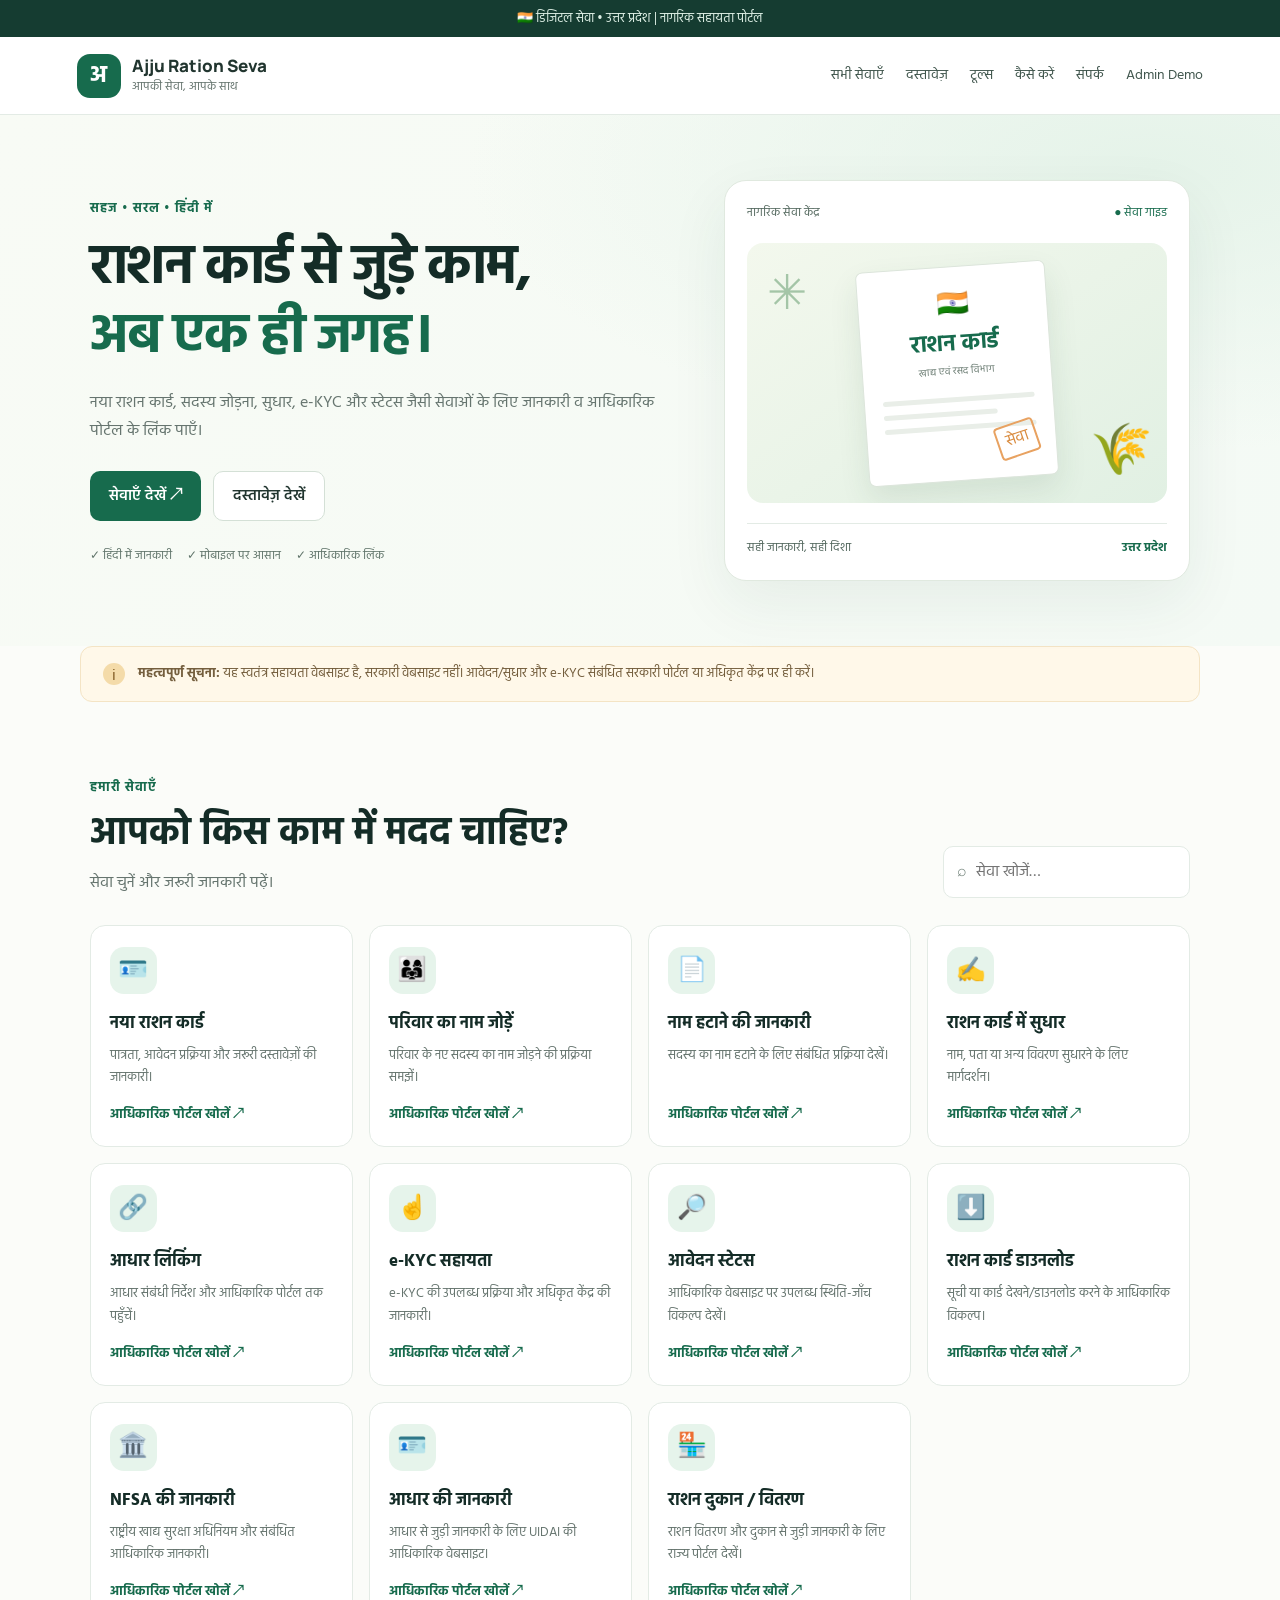
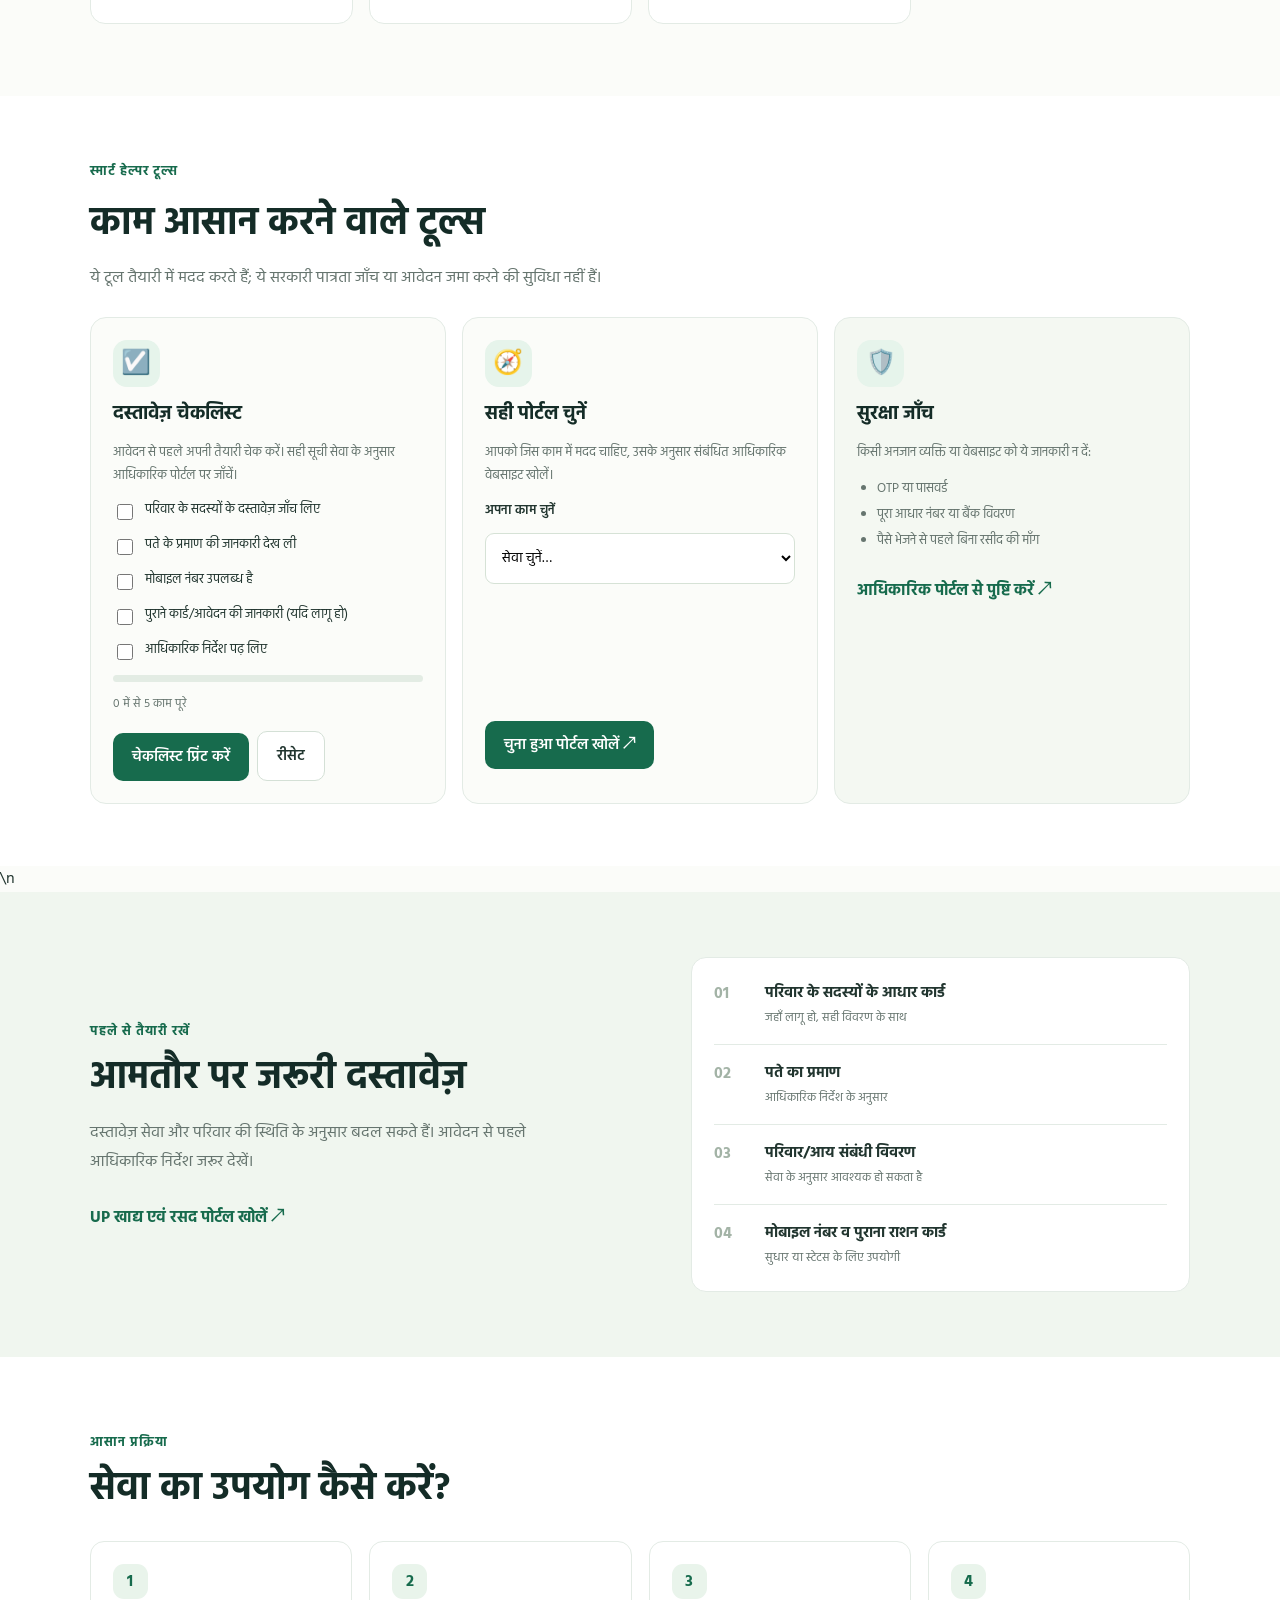
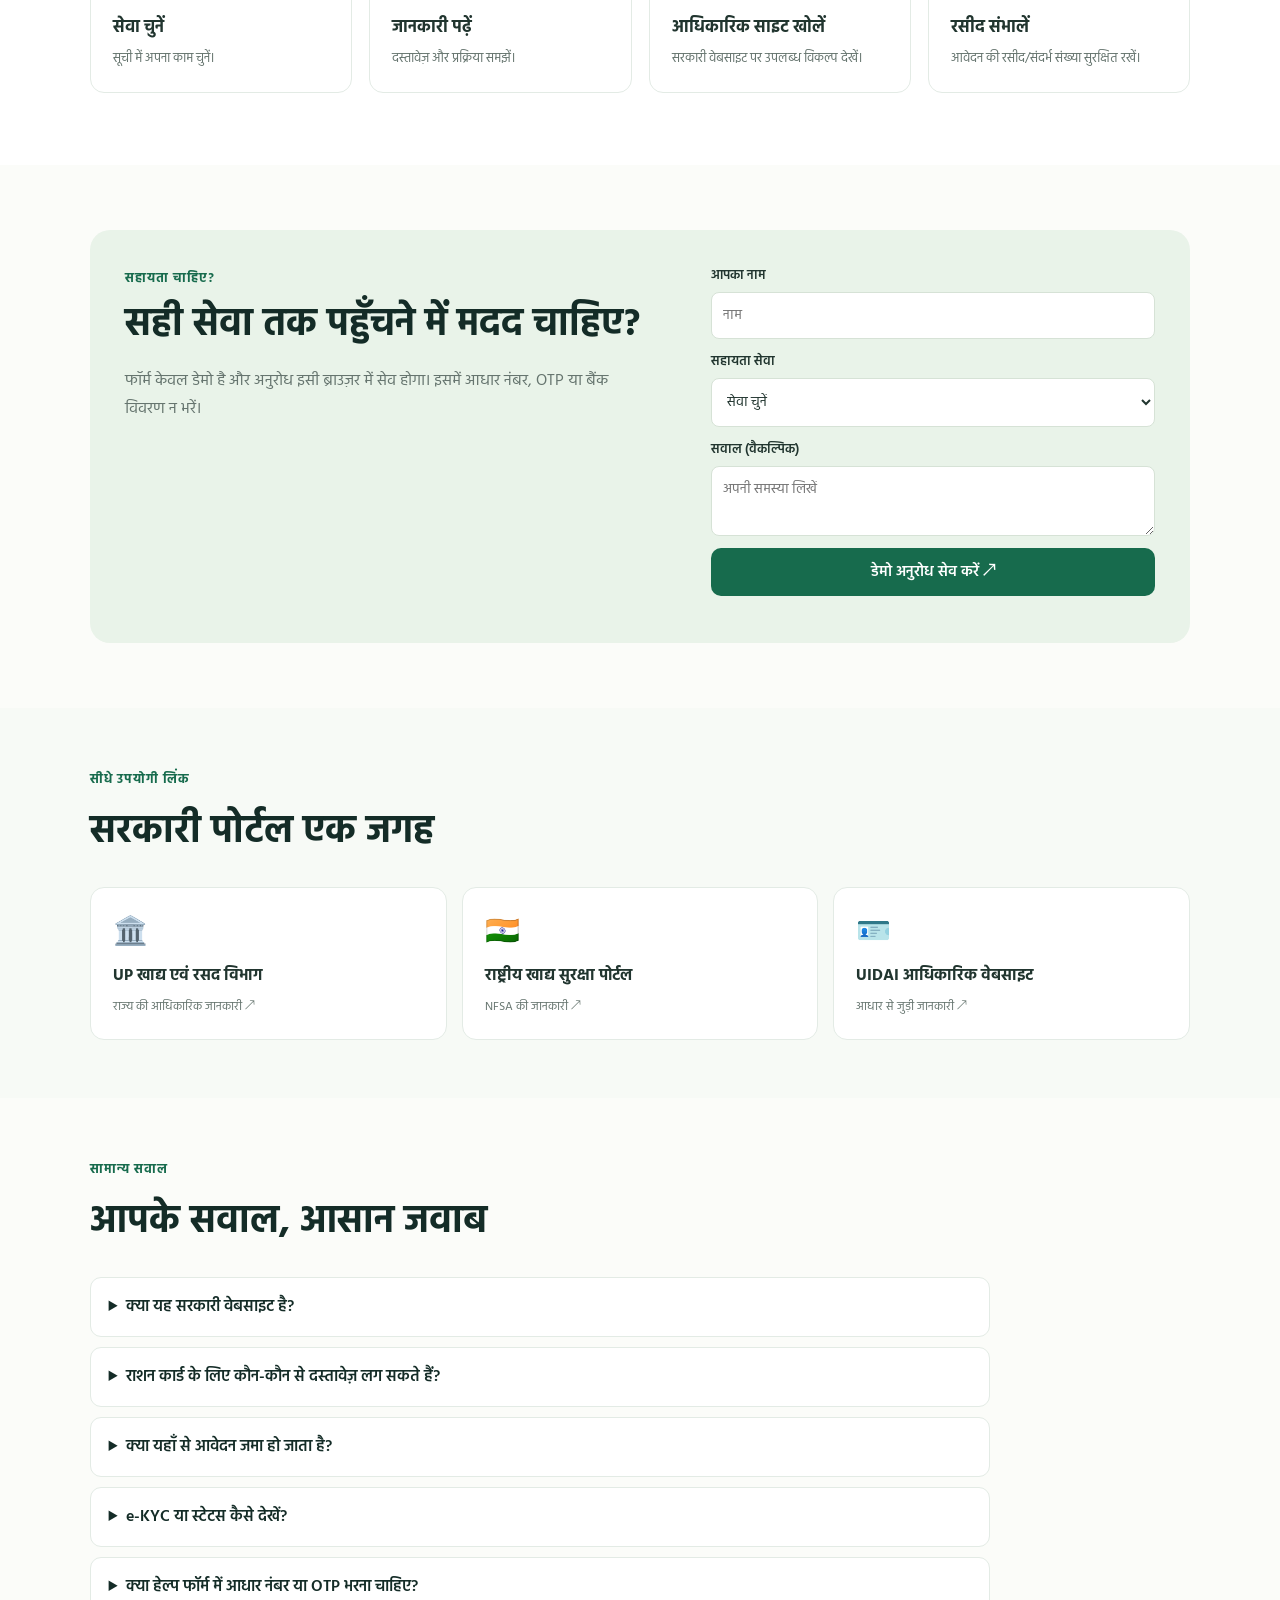
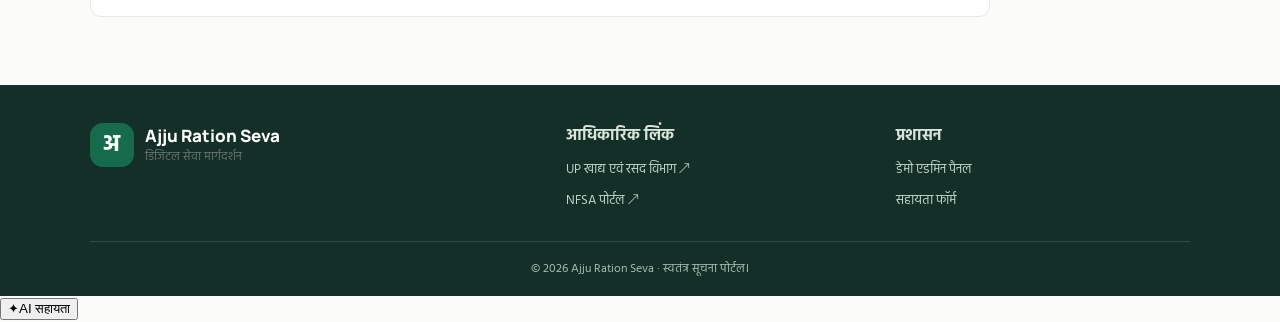
==== commit 4107e057: "Add Hindi ration help chatbot interface" ====
--- a/index.html
+++ b/index.html
@@ -1,7 +1,7 @@
 <!doctype html>
 <html lang="hi"><head><meta charset="utf-8"><meta name="viewport" content="width=device-width,initial-scale=1"><meta name="description" content="Ajju Ration Seva — उत्तर प्रदेश राशन कार्ड सेवाओं की जानकारी और आधिकारिक लिंक"><title>Ajju Ration Seva | राशन कार्ड सहायता</title><link rel="stylesheet" href="style.css"></head>
 <body><div class="topbar">🇮🇳 डिजिटल सेवा • उत्तर प्रदेश | नागरिक सहायता पोर्टल</div>
-<header class="header"><a class="brand" href="#"><span class="brand-icon">अ</span><span><b>Ajju Ration Seva</b><small>आपकी सेवा, आपके साथ</small></span></a><button class="menu-btn" id="menuBtn">☰</button><nav id="nav"><a href="#services">सभी सेवाएँ</a><a href="#documents">दस्तावेज़</a><a href="#steps">कैसे करें</a><a href="#contact">संपर्क</a><a href="admin.html">Admin Demo</a></nav></header>
+<header class="header"><a class="brand" href="#"><span class="brand-icon">अ</span><span><b>Ajju Ration Seva</b><small>आपकी सेवा, आपके साथ</small></span></a><button class="menu-btn" id="menuBtn">☰</button><nav id="nav"><a href="#services">सभी सेवाएँ</a><a href="#documents">दस्तावेज़</a><a href="#tools">टूल्स</a><a href="#steps">कैसे करें</a><a href="#contact">संपर्क</a><a href="admin.html">Admin Demo</a></nav></header>
 <main><section class="hero"><div><span class="eyebrow">सहज • सरल • हिंदी में</span><h1>राशन कार्ड से जुड़े काम,<br><em>अब एक ही जगह।</em></h1><p>नया राशन कार्ड, सदस्य जोड़ना, सुधार, e-KYC और स्टेटस जैसी सेवाओं के लिए जानकारी व आधिकारिक पोर्टल के लिंक पाएँ।</p><div class="hero-actions"><a class="btn primary" href="#services">सेवाएँ देखें ↗</a><a class="btn ghost" href="#documents">दस्तावेज़ देखें</a></div><div class="trust-row">✓ हिंदी में जानकारी　 ✓ मोबाइल पर आसान　 ✓ आधिकारिक लिंक</div></div><div class="hero-card"><div class="card-top">नागरिक सेवा केंद्र <span class="live-dot">● सेवा गाइड</span></div><div class="ration-illustration"><div class="grain">✳</div><div class="ration-paper"><div class="paper-emblem">🇮🇳</div><b>राशन कार्ड</b><small>खाद्य एवं रसद विभाग</small><div class="paper-lines"><i></i><i></i><i></i></div><div class="paper-stamp">सेवा</div></div><div class="wheat">🌾</div></div><div class="hero-card-foot">सही जानकारी, सही दिशा <b>उत्तर प्रदेश</b></div></div></section>
 <section class="notice"><span class="notice-icon">i</span><p><b>महत्वपूर्ण सूचना:</b> यह स्वतंत्र सहायता वेबसाइट है, सरकारी वेबसाइट नहीं। आवेदन/सुधार और e-KYC संबंधित सरकारी पोर्टल या अधिकृत केंद्र पर ही करें।</p></section>
 <section class="section" id="services"><div class="section-head"><div><span class="eyebrow">हमारी सेवाएँ</span><h2>आपको किस काम में मदद चाहिए?</h2><p>सेवा चुनें और जरूरी जानकारी पढ़ें।</p></div><label class="search">⌕ <input id="serviceSearch" type="search" placeholder="सेवा खोजें…"></label></div><div class="service-grid" id="serviceGrid"></div><p class="empty hidden" id="empty">इस नाम से कोई सेवा नहीं मिली।</p></section>
@@ -9,4 +9,18 @@
 <section class="steps-section" id="steps"><span class="eyebrow">आसान प्रक्रिया</span><h2>सेवा का उपयोग कैसे करें?</h2><div class="steps-grid"><div><span>1</span><h3>सेवा चुनें</h3><p>सूची में अपना काम चुनें।</p></div><div><span>2</span><h3>जानकारी पढ़ें</h3><p>दस्तावेज़ और प्रक्रिया समझें।</p></div><div><span>3</span><h3>आधिकारिक साइट खोलें</h3><p>सरकारी वेबसाइट पर उपलब्ध विकल्प देखें।</p></div><div><span>4</span><h3>रसीद संभालें</h3><p>आवेदन की रसीद/संदर्भ संख्या सुरक्षित रखें।</p></div></div></section>
 <section class="help-banner" id="contact"><div><span class="eyebrow">सहायता चाहिए?</span><h2>सही सेवा तक पहुँचने में मदद चाहिए?</h2><p>फॉर्म केवल डेमो है और अनुरोध इसी ब्राउज़र में सेव होगा। इसमें आधार नंबर, OTP या बैंक विवरण न भरें।</p></div><form id="helpForm"><label>आपका नाम<input name="name" required maxlength="60" placeholder="नाम"></label><label>सहायता सेवा<select name="service" required><option value="">सेवा चुनें</option><option>नया राशन कार्ड</option><option>नाम जोड़ना/हटाना</option><option>राशन कार्ड सुधार</option><option>e-KYC / आधार लिंक</option><option>स्टेटस / डाउनलोड</option><option>अन्य</option></select></label><label>सवाल (वैकल्पिक)<textarea name="message" rows="2" maxlength="300" placeholder="अपनी समस्या लिखें"></textarea></label><button class="btn primary" type="submit">डेमो अनुरोध सेव करें ↗</button><small id="formMsg" role="status"></small></form></section><section class="quick-links"><span class="eyebrow">सीधे उपयोगी लिंक</span><h2>सरकारी पोर्टल एक जगह</h2><div class="quick-grid"><a href="https://fcs.up.gov.in/" target="_blank" rel="noopener"><span>🏛️</span><b>UP खाद्य एवं रसद विभाग</b><small>राज्य की आधिकारिक जानकारी ↗</small></a><a href="https://nfsa.gov.in/" target="_blank" rel="noopener"><span>🇮🇳</span><b>राष्ट्रीय खाद्य सुरक्षा पोर्टल</b><small>NFSA की जानकारी ↗</small></a><a href="https://www.uidai.gov.in/" target="_blank" rel="noopener"><span>🪪</span><b>UIDAI आधिकारिक वेबसाइट</b><small>आधार से जुड़ी जानकारी ↗</small></a></div></section>
 <section class="faq-section" id="faq"><span class="eyebrow">सामान्य सवाल</span><h2>आपके सवाल, आसान जवाब</h2><details><summary>क्या यह सरकारी वेबसाइट है?</summary><p>नहीं। यह स्वतंत्र सूचना और मार्गदर्शन वेबसाइट है। सरकारी आवेदन के लिए संबंधित आधिकारिक पोर्टल या अधिकृत केंद्र का उपयोग करें।</p></details><details><summary>राशन कार्ड के लिए कौन-कौन से दस्तावेज़ लग सकते हैं?</summary><p>दस्तावेज़ सेवा और पात्रता के अनुसार अलग हो सकते हैं। आधार, पते और परिवार से संबंधित दस्तावेज़ मांगे जा सकते हैं। अंतिम सूची आधिकारिक निर्देश से जाँचें।</p></details><details><summary>क्या यहाँ से आवेदन जमा हो जाता है?</summary><p>नहीं। यहाँ दी गई जानकारी आपको सही पोर्टल तक पहुँचने में मदद करती है। आवेदन संबंधित सरकारी व्यवस्था में ही जमा करें।</p></details><details><summary>e-KYC या स्टेटस कैसे देखें?</summary><p>UP खाद्य एवं रसद विभाग या NFSA की आधिकारिक वेबसाइट खोलें और वहाँ उपलब्ध नवीनतम निर्देशों का पालन करें। विकल्प बदल सकते हैं।</p></details><details><summary>क्या हेल्प फॉर्म में आधार नंबर या OTP भरना चाहिए?</summary><p>नहीं। इस वेबसाइट के डेमो फॉर्म में आधार नंबर, OTP, पासवर्ड या बैंक विवरण कभी न भरें।</p></details></section></main>
-<footer><div class="footer-main"><a class="brand" href="#"><span class="brand-icon">अ</span><span><b>Ajju Ration Seva</b><small>डिजिटल सेवा मार्गदर्शन</small></span></a><div><b>आधिकारिक लिंक</b><a href="https://fcs.up.gov.in/" target="_blank" rel="noopener">UP खाद्य एवं रसद विभाग ↗</a><a href="https://nfsa.gov.in/" target="_blank" rel="noopener">NFSA पोर्टल ↗</a></div><div><b>प्रशासन</b><a href="admin.html">डेमो एडमिन पैनल</a><a href="#contact">सहायता फॉर्म</a></div></div><div class="footer-bottom">© <span id="year"></span> Ajju Ration Seva · स्वतंत्र सूचना पोर्टल।</div></footer><script src="script.js"></script></body></html>+<footer><div class="footer-main"><a class="brand" href="#"><span class="brand-icon">अ</span><span><b>Ajju Ration Seva</b><small>डिजिटल सेवा मार्गदर्शन</small></span></a><div><b>आधिकारिक लिंक</b><a href="https://fcs.up.gov.in/" target="_blank" rel="noopener">UP खाद्य एवं रसद विभाग ↗</a><a href="https://nfsa.gov.in/" target="_blank" rel="noopener">NFSA पोर्टल ↗</a></div><div><b>प्रशासन</b><a href="admin.html">डेमो एडमिन पैनल</a><a href="#contact">सहायता फॉर्म</a></div></div><div class="footer-bottom">© <span id="year"></span> Ajju Ration Seva · स्वतंत्र सूचना पोर्टल।</div></footer>
+<!-- Ajju Ration Sahayak chatbot: information helper only -->
+<div class="chatbot-widget" id="chatbotWidget">
+  <section class="chat-panel" id="chatPanel" aria-label="Ajju Ration Sahayak chatbot" hidden>
+    <header class="chat-header"><div class="chat-avatar">अ</div><div class="chat-title"><b>Ajju AI राशन सहायक</b><small><span class="chat-status"></span> हिंदी में सहायता</small></div><button type="button" class="chat-close" id="chatClose" aria-label="चैट बंद करें">×</button></header>
+    <div class="chat-disclaimer">यह जानकारी देने वाला सहायक है, सरकारी पोर्टल नहीं। OTP, पासवर्ड या पूरा आधार नंबर न भेजें।</div>
+    <div class="chat-messages" id="chatMessages" role="log" aria-live="polite">
+      <div class="chat-bubble bot-bubble">नमस्ते! 🙏 मैं राशन कार्ड से जुड़े सामान्य सवालों में मदद कर सकता हूँ। आपको किस विषय में जानकारी चाहिए?</div>
+    </div>
+    <div class="chat-suggestions" id="chatSuggestions"><button type="button" data-question="नया राशन कार्ड कैसे बनवाएँ?">नया कार्ड</button><button type="button" data-question="e-KYC कैसे करें?">e-KYC</button><button type="button" data-question="राशन कार्ड का स्टेटस कैसे देखें?">स्टेटस</button></div>
+    <form class="chat-form" id="chatForm"><label class="sr-only" for="chatInput">अपना सवाल लिखें</label><input id="chatInput" name="question" maxlength="500" autocomplete="off" placeholder="अपना सवाल लिखें…" required><button type="submit" aria-label="सवाल भेजें">➤</button></form>
+  </section>
+  <button type="button" class="chat-launcher" id="chatLauncher" aria-label="Ajju AI राशन सहायक खोलें"><span class="launcher-icon">✦</span><span>AI सहायता</span></button>
+</div>
+<script src="script.js"></script></body></html>
--- a/style.css
+++ b/style.css
@@ -1,2 +1,4 @@
 @import url('https://fonts.googleapis.com/css2?family=Hind:wght@400;500;600;700&family=Manrope:wght@400;600;700;800&display=swap');:root{--navy:#142c27;--green:#176b4d;--pale:#e6f4eb;--ink:#21352f;--muted:#66756f;--line:#e3ebe5;--paper:#fbfcf9}*{box-sizing:border-box}html{scroll-behavior:smooth}body{margin:0;background:var(--paper);color:var(--ink);font-family:Hind,sans-serif;font-size:16px}.topbar{background:#153c31;color:#dceee4;text-align:center;padding:8px;font-size:13px}.header{height:78px;display:flex;align-items:center;justify-content:space-between;padding:0 6vw;background:white;border-bottom:1px solid var(--line);position:sticky;top:0;z-index:5}.brand{display:flex;gap:11px;align-items:center;text-decoration:none;color:var(--ink)}.brand-icon{width:44px;height:44px;display:grid;place-items:center;border-radius:13px;background:var(--green);color:white;font-size:24px;font-weight:700}.brand b{font:800 17px Manrope,sans-serif;display:block}.brand small{display:block;color:var(--muted);font-size:12px}.header nav{display:flex;gap:22px}.header nav a{font-size:14px;text-decoration:none;color:#40564d}.header nav a:hover,.text-link{color:var(--green)}.menu-btn{display:none}.hero{padding:65px 7vw;display:grid;grid-template-columns:1.1fr .9fr;align-items:center;gap:5vw;background:radial-gradient(ellipse at 90% 10%,#e5f3e9,transparent 42%),linear-gradient(120deg,#f8fbf5,#f4faf5)}.eyebrow{color:var(--green);font-size:13px;font-weight:700;letter-spacing:1px}.hero h1{font-size:clamp(36px,4.3vw,58px);line-height:1.25;letter-spacing:-1.5px;color:var(--navy);margin:14px 0}.hero h1 em{font-style:normal;color:var(--green)}.hero p,.section-head p,.split-section p,.help-banner p{color:var(--muted);line-height:1.8;max-width:590px}.hero-actions{display:flex;gap:12px;flex-wrap:wrap;margin:25px 0}.btn{display:inline-flex;align-items:center;justify-content:center;border:0;border-radius:10px;padding:12px 19px;font:600 15px Hind,sans-serif;text-decoration:none;cursor:pointer}.primary{background:var(--green);color:white}.primary:hover{background:#10573d}.ghost{border:1px solid #d4e0d6;background:white;color:var(--ink)}.trust-row{font-size:12px;color:#60746a}.hero-card{background:white;border:1px solid #e0e9df;border-radius:22px;padding:22px;box-shadow:0 22px 60px #21473512;max-width:470px;width:100%;justify-self:center}.card-top,.hero-card-foot{display:flex;justify-content:space-between;font-size:12px;color:#52675d}.live-dot,.hero-card-foot b{color:var(--green)}.ration-illustration{height:260px;background:linear-gradient(145deg,#f3f8ed,#e1f0e3);border-radius:16px;margin:20px 0;display:flex;align-items:center;justify-content:center;position:relative;overflow:hidden}.ration-paper{width:190px;height:215px;background:white;border:1px solid #dce5db;box-shadow:0 14px 30px #294b301a;border-radius:7px;transform:rotate(-4deg);display:flex;align-items:center;flex-direction:column;padding:18px}.paper-emblem{font-size:26px}.ration-paper>b{font-size:23px;color:var(--green)}.ration-paper small{font-size:10px;color:#64766c}.paper-lines{width:100%;margin-top:18px;display:grid;gap:9px}.paper-lines i{height:5px;background:#e9eee8;border-radius:6px}.paper-lines i:nth-child(2){width:75%}.paper-stamp{position:absolute;bottom:20px;right:18px;border:2px solid #e8a261;color:#d98b3e;padding:2px 7px;transform:rotate(-15deg);border-radius:4px}.grain{position:absolute;top:15px;left:20px;font-size:48px;color:#a4c5a7}.wheat{position:absolute;right:15px;bottom:10px;font-size:50px}.hero-card-foot{border-top:1px solid var(--line);padding-top:14px}.notice{margin:0 auto;max-width:1120px;padding:16px 22px;display:flex;gap:13px;background:#fff8e9;border:1px solid #f4e4c5;border-radius:12px}.notice-icon{width:22px;height:22px;border-radius:50%;display:grid;place-items:center;background:#f4dba9;color:#7d571e;flex-shrink:0}.notice p{margin:0;color:#745e3d;font-size:13px;line-height:1.7}.section,.steps-section{padding:72px 7vw}.section-head{display:flex;justify-content:space-between;align-items:end;gap:22px;margin-bottom:27px}.section h2,.split-section h2,.steps-section h2,.help-banner h2{font-size:clamp(27px,3vw,38px);line-height:1.3;color:var(--navy);margin:10px 0}.section-head p{margin:0}.search{display:flex;align-items:center;gap:9px;background:white;border:1px solid var(--line);border-radius:10px;padding:0 13px;min-width:240px;color:#718279}.search input{border:0;outline:0;padding:12px 0;font:inherit;width:100%;background:transparent}.service-grid{display:grid;grid-template-columns:repeat(4,1fr);gap:16px}.service-card{background:white;border:1px solid var(--line);border-radius:15px;padding:21px 19px;display:flex;flex-direction:column;align-items:flex-start;min-height:215px;transition:.2s}.service-card:hover{transform:translateY(-4px);border-color:#b4d6bd;box-shadow:0 12px 25px #23462b0b}.service-icon{height:47px;width:47px;border-radius:14px;background:var(--pale);display:grid;place-items:center;font-size:24px;margin-bottom:16px}.service-card h3{margin:0 0 8px;font-size:17px;color:var(--navy)}.service-card p{font-size:13px;line-height:1.7;color:var(--muted);margin:0 0 15px}.service-card a{color:var(--green);text-decoration:none;font-size:13px;font-weight:700;margin-top:auto}.hidden{display:none!important}.split-section{padding:65px 7vw;display:grid;grid-template-columns:1fr 1fr;gap:8vw;background:#f0f6ef;align-items:center}.text-link{font-weight:700;text-decoration:none;display:inline-block;margin-top:12px}.doc-list{background:white;border:1px solid var(--line);border-radius:15px;padding:7px 22px}.doc-list>div{display:grid;grid-template-columns:38px 1fr;column-gap:13px;padding:16px 0;border-bottom:1px solid var(--line)}.doc-list>div:last-child{border:0}.doc-list span{grid-row:span 2;color:#a3b3a6;font-weight:700}.doc-list b{font-size:15px}.doc-list small{color:var(--muted);font-size:12px;margin-top:3px}.steps-section{background:white}.steps-grid{display:grid;grid-template-columns:repeat(4,1fr);gap:17px;margin-top:27px}.steps-grid>div{padding:22px;border:1px solid var(--line);border-radius:14px}.steps-grid span{width:35px;height:35px;border-radius:11px;background:#e9f4eb;color:var(--green);display:grid;place-items:center;font-weight:700}.steps-grid h3{font-size:17px;margin:15px 0 7px}.steps-grid p{color:var(--muted);font-size:13px;line-height:1.7;margin:0}.help-banner{margin:65px 7vw;padding:35px;display:grid;grid-template-columns:1fr .85fr;gap:5vw;background:#e9f3e9;border-radius:20px}.help-banner form{display:grid;gap:12px}.help-banner label{font-size:13px;font-weight:600;display:grid;gap:6px}.help-banner input,.help-banner select,.help-banner textarea,.admin-panel input{width:100%;border:1px solid #d6e2d6;border-radius:8px;background:white;padding:11px;font:14px Hind,sans-serif;color:var(--ink)}.help-banner small{font-size:12px;color:var(--green)}footer{background:#142f27;color:#d7e4db;padding:38px 7vw 0}.footer-main{display:grid;grid-template-columns:1.5fr 1fr 1fr;gap:35px;padding-bottom:30px}.footer-main .brand{color:white;align-self:start}.footer-main>div{display:grid;gap:10px;align-content:start}.footer-main>div>a{color:#c0d2c6;text-decoration:none;font-size:13px}.footer-bottom{border-top:1px solid #ffffff20;text-align:center;padding:17px 0;color:#a9bfb1;font-size:12px}.admin-wrap{max-width:980px;margin:35px auto;padding:22px}.admin-panel{background:white;border:1px solid var(--line);padding:22px;border-radius:15px;margin:18px 0}.request-item{padding:12px;border-bottom:1px solid var(--line)}@media(max-width:950px){.service-grid{grid-template-columns:repeat(2,1fr)}.header nav{gap:12px}.steps-grid{grid-template-columns:repeat(2,1fr)}}@media(max-width:650px){.header{height:68px;padding:0 16px}.brand b{font-size:15px}.brand-icon{width:39px;height:39px}.menu-btn{display:block;background:none;border:0;font-size:24px}.header nav{display:none;position:absolute;top:67px;left:0;right:0;background:white;padding:16px 22px 20px;border-bottom:1px solid var(--line);flex-direction:column;gap:14px}.header nav.open{display:flex}.hero{grid-template-columns:1fr;padding:40px 21px}.hero h1{font-size:38px}.notice{margin:0 12px}.section,.steps-section{padding:50px 19px}.section-head{align-items:stretch;flex-direction:column}.search{min-width:0}.service-grid{grid-template-columns:1fr 1fr;gap:10px}.service-card{padding:16px 13px;min-height:220px}.service-card h3{font-size:15px}.split-section{grid-template-columns:1fr;padding:48px 21px;gap:24px}.steps-grid{grid-template-columns:1fr 1fr;gap:10px}.steps-grid>div{padding:15px}.help-banner{margin:42px 12px;padding:22px 17px;grid-template-columns:1fr;gap:18px}.footer-main{grid-template-columns:1fr 1fr}.footer-main>.brand{grid-column:span 2}.trust-row{line-height:2}.ration-illustration{height:235px}}@media(max-width:350px){.service-grid,.steps-grid{grid-template-columns:1fr}.hero h1{font-size:32px}}
 .quick-links,.faq-section{padding:58px 7vw}.quick-links{background:#f7faf6}.quick-links h2,.faq-section h2{font-size:clamp(27px,3vw,38px);color:var(--navy);margin:10px 0 24px}.quick-grid{display:grid;grid-template-columns:repeat(3,1fr);gap:15px}.quick-grid a{display:grid;gap:8px;text-decoration:none;color:var(--ink);background:#fff;border:1px solid var(--line);border-radius:14px;padding:22px;transition:.2s}.quick-grid a:hover{border-color:#b4d6bd;transform:translateY(-3px)}.quick-grid span{font-size:28px}.quick-grid b{font-size:16px}.quick-grid small{font-size:12px;color:var(--muted)}.faq-section details{max-width:900px;margin:10px 0;border:1px solid var(--line);border-radius:11px;background:#fff;padding:0 18px}.faq-section summary{cursor:pointer;padding:16px 0;font-weight:600;color:var(--navy)}.faq-section details p{color:var(--muted);font-size:14px;line-height:1.8;margin:0;padding:0 0 16px}.faq-section details[open]{border-color:#b4d6bd}.empty{color:var(--muted);padding:20px 0}@media(max-width:650px){.quick-links,.faq-section{padding:45px 19px}.quick-grid{grid-template-columns:1fr}.quick-grid a{padding:17px}}
+
+.tools-section{padding:62px 7vw;background:#fff}.tools-section h2{font-size:clamp(27px,3vw,38px);color:var(--navy);margin:10px 0}.tools-intro{color:var(--muted);line-height:1.7;margin:0 0 25px}.tools-grid{display:grid;grid-template-columns:repeat(3,minmax(0,1fr));gap:16px}.tool-card{background:#fbfcf9;border:1px solid var(--line);border-radius:16px;padding:22px;display:flex;flex-direction:column;align-items:flex-start;gap:12px}.tool-icon{width:47px;height:47px;display:grid;place-items:center;border-radius:14px;background:var(--pale);font-size:24px}.tool-card h3{margin:0;color:var(--navy);font-size:19px}.tool-card p{margin:0;color:var(--muted);font-size:13px;line-height:1.8}.checklist{width:100%;display:grid;gap:12px}.checklist label{display:flex;align-items:flex-start;gap:9px;font-size:13px;line-height:1.6}.checklist input{accent-color:var(--green);margin-top:4px;width:16px;height:16px;flex-shrink:0}.progress-track{height:7px;border-radius:8px;background:#e3ece4;width:100%;overflow:hidden}.progress-track span{display:block;height:100%;width:0;background:var(--green);transition:width .2s}.tool-card small{font-size:12px;color:var(--muted)}.tool-actions{display:flex;gap:8px;flex-wrap:wrap;margin-top:5px}.tool-label{font-size:13px;font-weight:600}.tool-card select{width:100%;padding:12px;border:1px solid #d6e2d6;border-radius:9px;background:white;font:14px Hind,sans-serif}.tool-card .btn{margin-top:auto}.tool-card ul{padding-left:20px;margin:0;color:var(--muted);font-size:13px;line-height:2}.safety-tool{background:#f4f8f2}@media(max-width:850px){.tools-grid{grid-template-columns:1fr 1fr}}@media(max-width:650px){.tools-section{padding:45px 19px}.tools-grid{grid-template-columns:1fr}.tool-card{padding:19px}}
